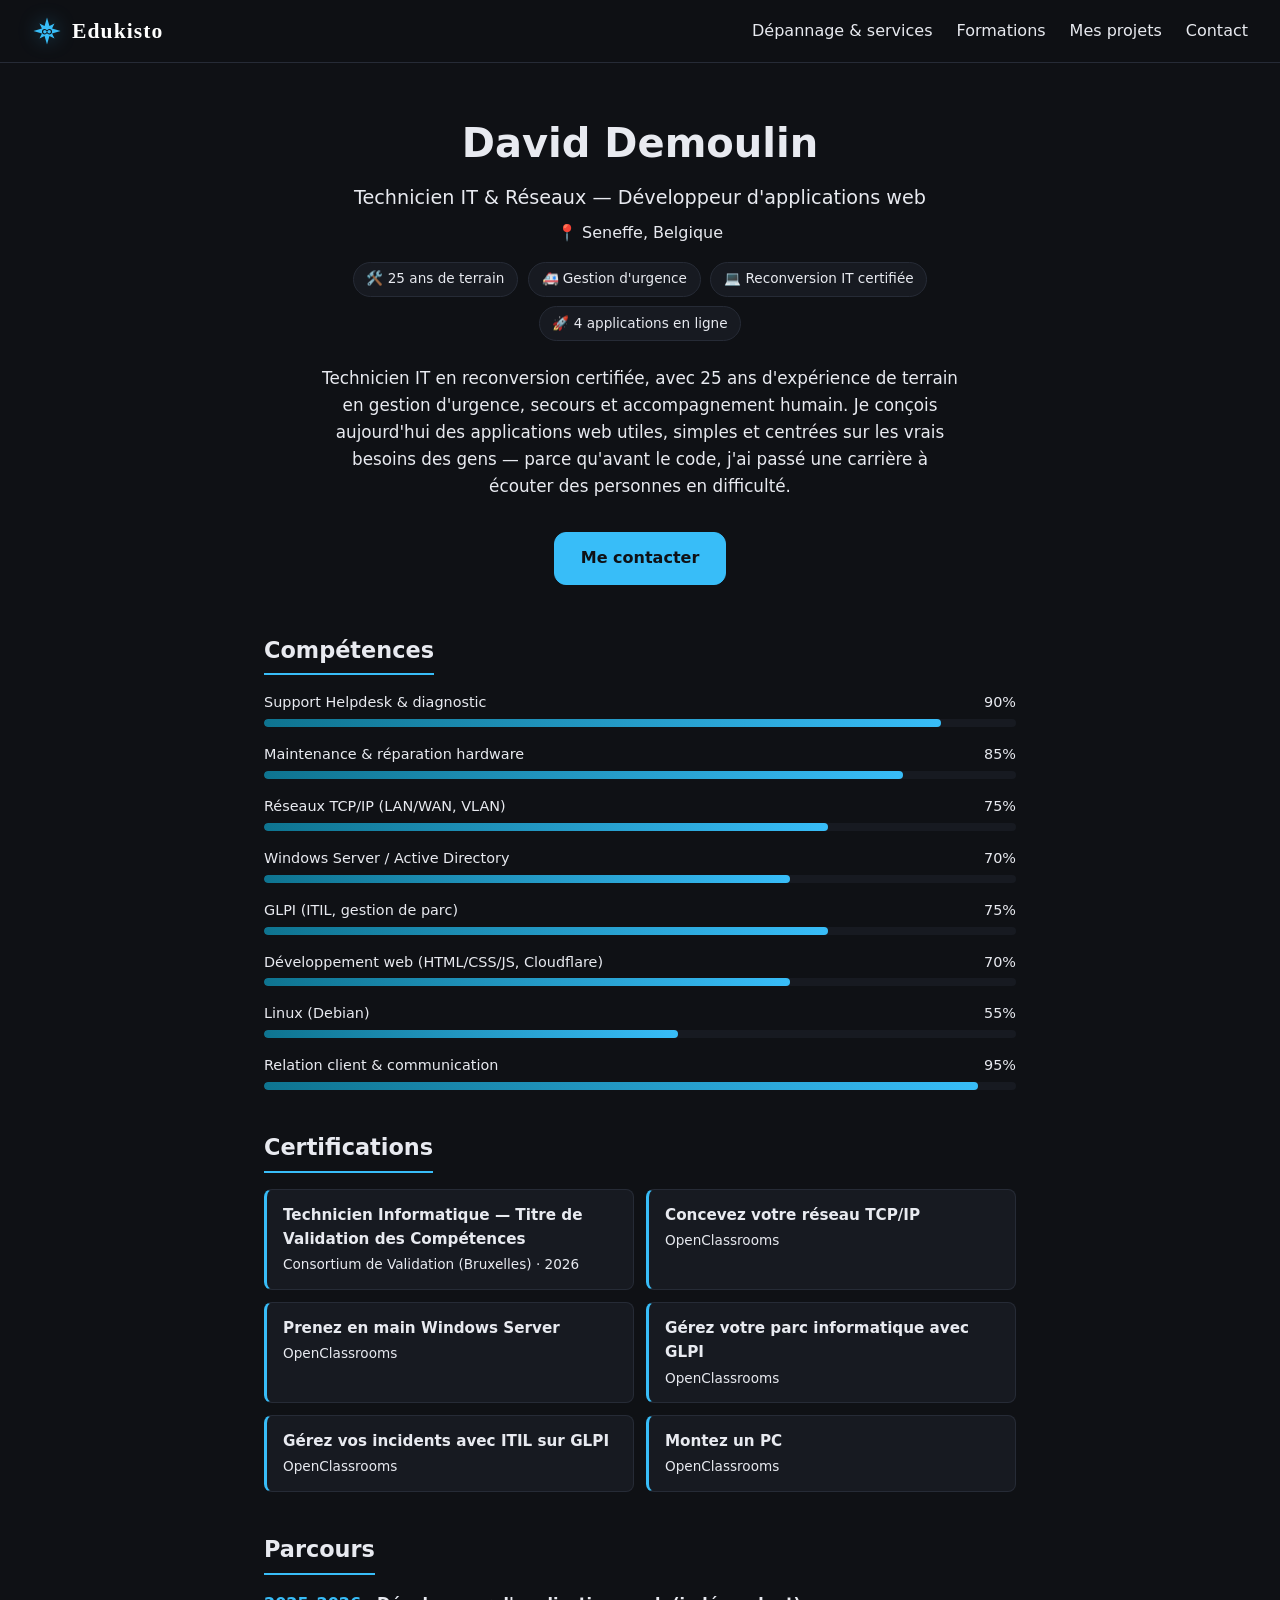
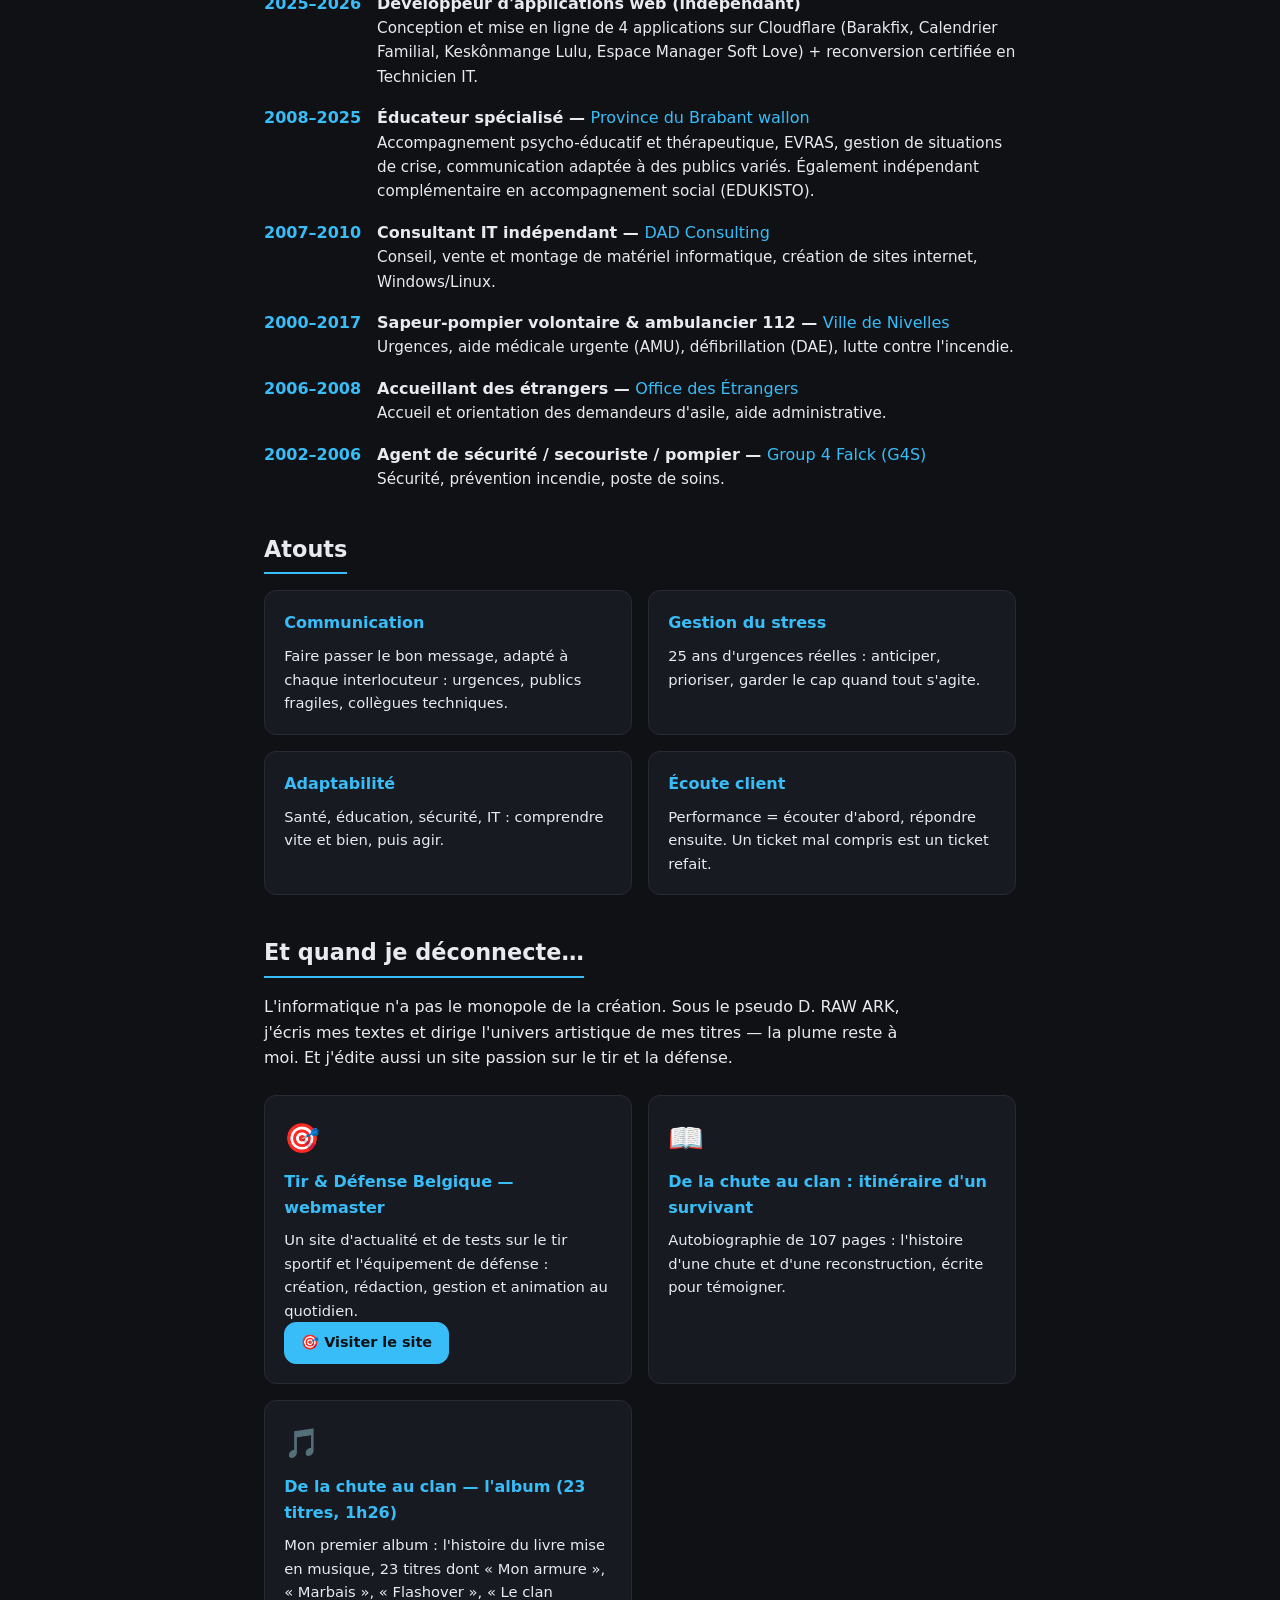
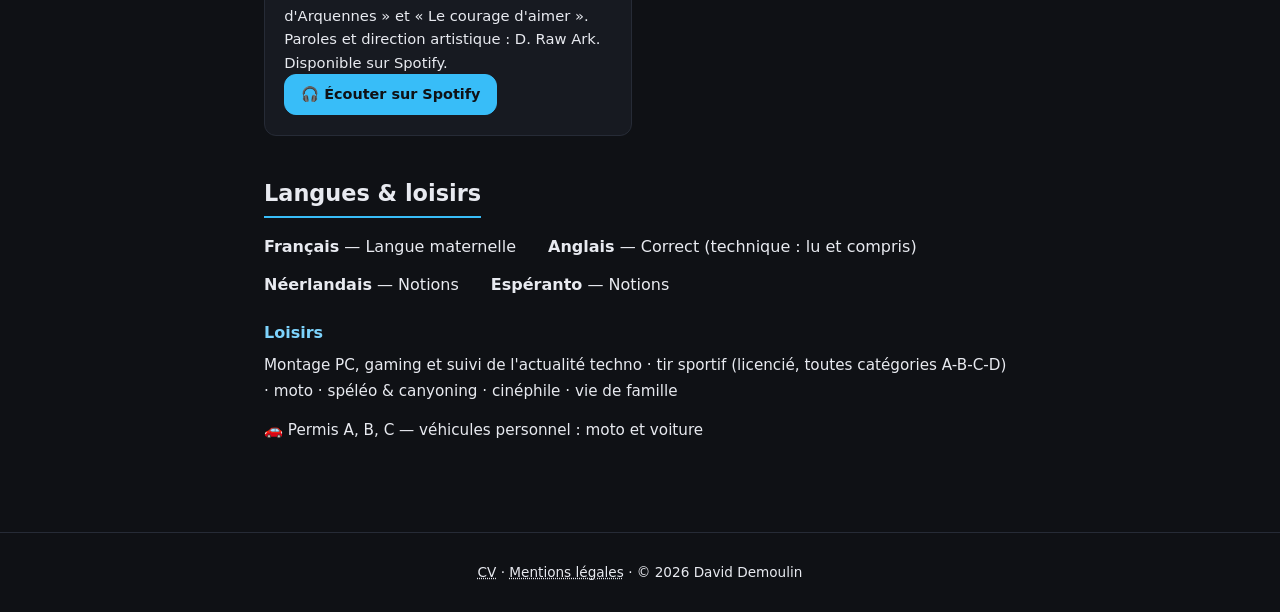
==== about.html @ b1453d83 "Renommage 'Mes projets' (onglet + H1 + titre) + capture d'ecran du site Tir&Defense comme visuel de " ====
<!DOCTYPE html>
<html lang="fr">
<head>
  <meta charset="UTF-8">
  <meta name="viewport" content="width=device-width, initial-scale=1.0">
  <title>À propos · edukisto — David Demoulin</title>
  <meta name="description" content="CV dynamique de David Demoulin : technicien IT, créateur d'applications, auteur et parolier (D. RAW ARK).">
    <meta property="og:title" content="À propos · edukisto — David Demoulin">
  <meta property="og:description" content="25 ans d'accompagnement, une reconversion IT certifiée, un livre et un album : le parcours de David Demoulin.">
  <meta property="og:image" content="https://edukisto.win/og-image.png">
  <meta property="og:url" content="https://edukisto.win/">
  <meta property="og:type" content="website">
  <meta property="og:locale" content="fr_BE">
  <meta name="twitter:card" content="summary_large_image">
  <link rel="icon" type="image/png" sizes="32x32" href="favicon-32.png">
  <link rel="icon" type="image/png" sizes="16x16" href="favicon-16.png">
  <link rel="apple-touch-icon" href="apple-touch-icon.png">
  <link rel="stylesheet" href="css/style.css">
</head>
<body>
  <header>
    <nav class="nav">
      <a href="index.html" class="brand-wrap"><span class="brand-stack"><span class="brand-line"><span class="nav-logo"><svg viewBox="0 0 64 64" fill="none" aria-hidden="true"><path d="M32 3l5.2 18.2 10.8-5.2-5.2 10.8L61 32l-18.2 5.2 5.2 10.8-10.8-5.2L32 61l-5.2-18.2-10.8 5.2 5.2-10.8L3 32l18.2-5.2-5.2-10.8 10.8 5.2z" fill="#38bdf8"/><path d="M32 32c-1.6-2-3-3.1-4.8-3.1a4.7 4.7 0 1 0 0 9.4c1.8 0 3.2-1.1 4.8-3.1 1.6 2 3 3.1 4.8 3.1a4.7 4.7 0 1 0 0-9.4c-1.8 0-3.2 1.1-4.8 3.1z" stroke="#0f1115" stroke-width="2.4"/></svg></span><span class="brand-name">Edukisto</span></span></span></a>
      <div class="nav-links">
        <a href="services.html">Dépannage &amp; services</a>
        <a href="transmets.html">Formations</a>
        <a href="construis.html">Mes projets</a>
        <a href="index.html#contact">Contact</a>
      </div>
    </nav>
  </header>

  <main class="about">
    <section class="cv-header">
      <h1 id="cvName"></h1>
      <p class="role" id="cvRole"></p>
      <p class="cv-loc" id="cvLoc"></p>
      <div class="badges" id="cvBadges"></div>
      <p class="cv-summary" id="cvSummary"></p>
      <div class="cv-actions">
        <a href="#" class="btn primary reveal-mail" data-m="ZGF2aWQuZGVtb3VsaW5AaWttYWlsLmNvbQ==">Me contacter</a>
      </div>
    </section>

    <section class="cv-section">
      <h2>Compétences</h2>
      <div class="skills" id="skillsList"></div>
    </section>

    <section class="cv-section">
      <h2>Certifications</h2>
      <ul class="certs" id="certsList"></ul>
    </section>

    <section class="cv-section">
      <h2>Parcours</h2>
      <ul class="timeline" id="timeline"></ul>
    </section>

    <section class="cv-section">
      <h2>Atouts</h2>
      <div class="soft-grid" id="softList"></div>
    </section>

        <section class="cv-section creative">
      <h2>Et quand je déconnecte…</h2>
      <p class="section-intro" id="creativeIntro"></p>
      <div class="soft-grid" id="creativeList"></div>
    </section>

    <section class="cv-section">
      <h2>Langues & loisirs</h2>
      <ul class="lang-list" id="langList"></ul>
      <div class="hobbies-block">
        <h3>Loisirs</h3>
        <p id="hobbies"></p>
        <p class="permis-line">🚗 Permis A, B, C — véhicules personnel : moto et voiture</p>
      </div>
    </section>
  </main>

  <footer>
    <p><a href="about.html" style="color:inherit;text-decoration:underline dotted">CV</a> · <a href="mentions-legales.html" style="color:inherit;text-decoration:underline dotted">Mentions légales</a> · © <span id="year"></span> David Demoulin</p>
  </footer>

  <script src="js/data.js"></script>
  <script src="js/cv.js"></script>
  <script>
    // Révélation email/téléphone (anti-spam)
    document.querySelectorAll(".reveal-mail, .reveal-phone").forEach((el) => {
      el.addEventListener("click", (e) => {
        e.preventDefault();
        try {
          if (el.dataset.m) {
            const mail = atob(el.dataset.m);
            const subject = el.dataset.subject ? "?subject=" + encodeURIComponent(el.dataset.subject) : "";
            el.href = "mailto:" + mail + subject;
            if (el.querySelector(".way-hint")) el.querySelector(".way-hint").textContent = mail;
          } else if (el.dataset.n) {
            el.textContent = atob(el.dataset.n) + " (David)";
          }
          el.classList.add("revealed");
        } catch (err) {}
      });
    });
  </script>
</body>
</html>
---- css/style.css ----
:root {
  --bg: #0f1115;
  --surface: #171a21;
  --text: #e8eaf0;
  --muted: #e8eaf0;
  --accent: #38bdf8;
  --accent-2: #38bdf8;
  --border: #262b36;
  --radius: 12px;
}

* { box-sizing: border-box; margin: 0; padding: 0; }

body {
  font-family: system-ui, -apple-system, "Segoe UI", Roboto, sans-serif;
  background: var(--bg);
  color: var(--text);
  line-height: 1.6;
}

.hidden { display: none !important; }

.nav {
  display: flex;
  align-items: center;
  justify-content: space-between;
  padding: 1rem 2rem;
  border-bottom: 1px solid var(--border);
  position: sticky;
  top: 0;
  background: rgba(15, 17, 21, 0.9);
  backdrop-filter: blur(8px);
  z-index: 10;
}

.brand { font-weight: 800; font-size: 1.2rem; color: var(--text); text-decoration: none; }
.accent { color: #38bdf8; }

.nav-links { display: flex; gap: 1.5rem; }
.nav-links a { color: var(--muted); text-decoration: none; font-weight: 500; }
.nav-links a:hover { color: var(--text); }

.session-btn {
  background: var(--surface);
  border: 1px solid var(--border);
  color: var(--accent-2);
  padding: 0.4rem 0.9rem;
  border-radius: 999px;
  cursor: default;
  font-weight: 600;
}

.hero { text-align: center; padding: 0; margin: 0 auto; }
.hero h1 { font-size: clamp(2rem, 5vw, 3rem); margin-bottom: 1rem; }
.subtitle { color: var(--muted); font-size: clamp(1.05rem, 1.5vw, 1.3rem); margin-bottom: 2rem; max-width: 56ch; }

.hero-cta { display: flex; gap: 1rem; justify-content: center; flex-wrap: wrap; }

.btn {
  display: inline-block;
  padding: 0.8rem 1.6rem;
  border-radius: var(--radius);
  text-decoration: none;
  font-weight: 600;
  border: 1px solid transparent;
  cursor: pointer;
  font-size: 1rem;
  transition: transform 0.15s ease, background 0.15s ease;
}
.btn:hover { transform: translateY(-2px); }
.btn.primary { background: #38bdf8; color: #0f1115; }
.btn.ghost { background: #38bdf8; border-color: #38bdf8; color: #0f1115; }
.btn.small { padding: 0.5rem 1rem; font-size: 0.9rem; }
.btn:disabled { opacity: 0.6; cursor: not-allowed; transform: none; }

.session-banner {
  margin: 2rem auto 0;
  max-width: 560px;
  background: var(--surface);
  border: 1px solid var(--accent);
  border-radius: var(--radius);
  padding: 1rem 1.4rem;
  display: flex;
  align-items: center;
  justify-content: space-between;
  gap: 1rem;
  flex-wrap: wrap;
}
.link-btn { background: none; border: none; color: var(--accent); cursor: pointer; font-weight: 600; }

.apps, .contact { padding: 3rem 1.5rem; max-width: 1100px; margin: 0 auto; }
.apps h2, .contact h2 { text-align: center; font-size: 2rem; margin-bottom: 0.5rem; }
.section-desc { text-align: center; color: var(--muted); margin-bottom: 2.5rem; }

.grid {
  display: grid;
  grid-template-columns: repeat(auto-fill, minmax(300px, 1fr));
  gap: 1.5rem;
}

.card {
  background: var(--surface);
  border: 1px solid var(--border);
  border-radius: var(--radius);
  padding: 1.5rem;
  display: flex;
  flex-direction: column;
  gap: 0.75rem;
  transition: border-color 0.2s ease, transform 0.2s ease;
}
.card:hover { border-color: var(--accent); transform: translateY(-4px); }
.card-icon { font-size: 2rem; }
.card p { color: var(--muted); font-size: 0.95rem; flex-grow: 1; }

.card-tags { display: flex; gap: 0.5rem; flex-wrap: wrap; }
.tag {
  background: rgba(14, 116, 144, 0.15);
  color: var(--accent-2);
  padding: 0.2rem 0.6rem;
  border-radius: 999px;
  font-size: 0.75rem;
  font-weight: 600;
}

.card-actions { display: flex; gap: 0.75rem; }

body:not(.session-active) .try-btn { opacity: 0.55; }

.contact { text-align: center; }
.contact p { color: var(--muted); margin: 1rem 0; }
.socials { margin-top: 1.5rem; }
.socials a { color: var(--accent); text-decoration: none; font-weight: 600; margin: 0 0.75rem; }

.about { max-width: 800px; margin: 0 auto; padding: 3rem 1.5rem; }
.cv-header { text-align: center; margin-bottom: 3rem; }
.cv-header h1 { font-size: 2.5rem; }
.role { color: var(--muted); font-size: 1.2rem; margin-top: 0.5rem; }

.badges { display: flex; gap: 0.6rem; justify-content: center; flex-wrap: wrap; margin-top: 1rem; }
.badge {
  background: var(--surface);
  border: 1px solid var(--border);
  padding: 0.35rem 0.8rem;
  border-radius: 999px;
  font-size: 0.85rem;
}

.cv-section { margin-bottom: 2.5rem; }
.cv-section h2 {
  font-size: 1.4rem;
  margin-bottom: 1rem;
  border-bottom: 2px solid var(--accent);
  display: inline-block;
  padding-bottom: 0.3rem;
}
.cv-section p { color: var(--muted); }

.skill { margin-bottom: 1rem; }
.skill-head { display: flex; justify-content: space-between; font-size: 0.9rem; margin-bottom: 0.3rem; }
.bar { background: var(--surface); border-radius: 999px; height: 8px; overflow: hidden; }
.bar-fill {
  height: 100%;
  background: linear-gradient(90deg, #0e7490, #38bdf8);
  border-radius: 999px;
}

.timeline { list-style: none; }
.timeline li { display: flex; gap: 1rem; margin-bottom: 1rem; }
.year {
  min-width: 70px;
  color: var(--accent);
  font-weight: 700;
}
.timeline p { color: var(--muted); }

.featured { list-style: none; }
.featured a { color: var(--text); text-decoration: none; border-bottom: 1px dashed var(--accent); }
.featured li { margin-bottom: 0.6rem; }

footer {
  text-align: center;
  padding: 2rem;
  border-top: 1px solid var(--border);
  color: var(--muted);
  font-size: 0.9rem;
}

@media (max-width: 640px) {
  .nav { flex-wrap: wrap; gap: 0.75rem; }
  .nav-links { order: 3; width: 100%; justify-content: center; }
}

.hero-kicker {
  color: var(--accent-2);
  font-weight: 600;
  letter-spacing: 0.05em;
  text-transform: uppercase;
  font-size: 0.85rem;
  margin-bottom: 0.75rem;
}

.cv-loc { color: var(--muted); margin-top: 0.4rem; }
.cv-summary { color: var(--muted); max-width: 640px; margin: 1.5rem auto 0; font-size: 1.05rem; }
.cv-actions { display: flex; gap: 1rem; justify-content: center; flex-wrap: wrap; margin-top: 2rem; }

.certs { list-style: none; display: grid; grid-template-columns: repeat(auto-fill, minmax(300px, 1fr)); gap: 0.75rem; }
.certs li {
  background: var(--surface);
  border: 1px solid var(--border);
  border-left: 3px solid var(--accent);
  border-radius: 8px;
  padding: 0.8rem 1rem;
  display: flex;
  flex-direction: column;
  gap: 0.2rem;
}
.cert-title { font-weight: 600; font-size: 0.95rem; }
.cert-org { color: var(--muted); font-size: 0.85rem; }

.timeline li { align-items: flex-start; }
.tl-body { flex: 1; }
.tl-title { font-weight: 600; }
.tl-org { color: var(--accent-2); font-weight: 500; }
.tl-text { color: var(--muted); font-size: 0.95rem; }

.soft-grid { display: grid; grid-template-columns: repeat(auto-fill, minmax(280px, 1fr)); gap: 1rem; }
.soft-card {
  background: var(--surface);
  border: 1px solid var(--border);
  border-radius: var(--radius);
  padding: 1.2rem;
}
.soft-card h3 { font-size: 1rem; margin-bottom: 0.5rem; color: var(--accent-2); }
.soft-card p { color: var(--muted); font-size: 0.92rem; }
.soft-icon { font-size: 1.8rem; margin-bottom: 0.5rem; }

.section-intro { color: var(--muted); margin-bottom: 1.5rem; max-width: 640px; }
.creative .cv-section > h2 { border-color: #38bdf8; }

.lang-list { list-style: none; display: flex; flex-wrap: wrap; gap: 0.75rem 2rem; }
.lang-list li { color: var(--muted); }
.lang-list strong { color: var(--text); }
.hobbies { margin-top: 1rem; color: var(--muted); }

body:not(.session-active) .try-btn { opacity: 1; }

.card-media {
  position: relative;
  border-radius: var(--radius);
  overflow: hidden;
  aspect-ratio: 16 / 10;
  background: var(--surface);
  cursor: pointer;
  min-height: 120px;
}
.card-media img {
  width: 100%;
  height: 100%;
  object-fit: cover;
  display: block;
}
.media-fallback {
  position: absolute;
  inset: 0;
  display: flex;
  align-items: center;
  justify-content: center;
  font-size: 3rem;
  background: linear-gradient(135deg, var(--surface), #1e222c);
}
.card-media.has-img .media-fallback { display: none; }

.media-overlay {
  position: absolute;
  inset: 0;
  background: rgba(10, 12, 16, 0.88);
  color: var(--text);
  display: flex;
  flex-direction: column;
  justify-content: center;
  gap: 0.75rem;
  padding: 1.25rem;
  opacity: 0;
  transition: opacity 0.25s ease;
}
.media-overlay p { color: #cfd5e0; font-size: 0.9rem; }
.overlay-cta { color: var(--accent-2); font-weight: 700; font-size: 0.9rem; }
.card-media:hover .media-overlay,
.card-media:focus-within .media-overlay { opacity: 1; }

.card-body { display: flex; flex-direction: column; gap: 0.75rem; }

@media (hover: none) {
  .media-overlay { opacity: 0; }
}

/* ===== Signature charte edukisto ===== */
.sig-dash{opacity:.45;letter-spacing:-2px}
.sig-mark{color:inherit;text-decoration:none;letter-spacing:.02em}
.sig-mark:hover{color:#38bdf8}

/* ===== Logo edukisto: sous le nom dans la navbar ===== */
.brand-wrap{ display:inline-flex; flex-direction:column; align-items:flex-start; gap:2px; text-decoration:none; }
.nav-logo{ display:inline-flex; line-height:0; }
.nav-logo svg{ width:28px; height:28px; filter:drop-shadow(0 0 10px rgba(56,189,248,.3)); }

/* ===== Section marque edukisto (mi-page) ===== */
.brand-stage{
  text-align:center;
  padding:3.5rem 1rem 2.5rem;
  max-width:600px;
  margin:0 auto;
  position:relative;
}
.brand-stage svg{ width:clamp(90px, 15vw, 130px); height:auto; filter:drop-shadow(0 0 26px rgba(56,189,248,.28)); }
.brand-word{
  font-size:clamp(1.5rem, 3.5vw, 2rem);
  font-weight:800;
  letter-spacing:.06em;
  color:var(--text);
  margin-top:.9rem;
}
.brand-motto{
  font-size:.95rem;
  color:var(--muted);
  letter-spacing:.18em;
  text-transform:uppercase;
  margin-top:.2rem;
}
.brand-motto::before, .brand-motto::after{
  content:"──";
  opacity:.4;
  margin:0 .8rem;
  letter-spacing:-1px;
}

.brand-home{display:inline-block;text-decoration:none;transition:transform .2s ease}
.brand-home:hover{transform:scale(1.06)}

/* ===== Section cours / formation ===== */
.teaching-section h2 { border-color: #38bdf8; }
.teaching-proof{ color:var(--muted); max-width:640px; margin:0 0 1.5rem; font-size:.95rem; border-left:3px solid var(--accent); padding-left:14px; }
.teaching-grid{ display:grid; grid-template-columns:repeat(auto-fill,minmax(250px,1fr)); gap:1rem; }
.teach-card{ background:var(--surface); border:1px solid var(--border); border-radius:var(--radius); padding:1.2rem; transition: border-color .2s ease; }
.teach-card:hover{ border-color:#38bdf8; }
.teach-icon{ font-size:1.7rem; margin-bottom:.5rem; }
.teach-card h3{ font-size:.98rem; margin-bottom:.5rem; color:#7dd3fc; display:flex; align-items:center; gap:8px; flex-wrap:wrap; }
.teach-card p{ color:var(--muted); font-size:.88rem; }
.spec-tag{ font-size:.68rem; background:rgba(14,116,144,.25); color:#7dd3fc; padding:2px 8px; border-radius:999px; border:1px solid rgba(14,116,144,.5); font-weight:700; letter-spacing:.03em; }
.teaching-practical{ margin-top:1.3rem; color:var(--muted); font-size:.9rem; }
.teaching-cta{ display:flex; gap:1rem; margin-top:1.5rem; flex-wrap:wrap; }
.superprof-btn:hover{ border-color:#38bdf8; color:#7dd3fc; }

/* ===== Carte service (cours) ===== */
.service-card{ border-style:dashed; }
.service-badge{ font-size:.6rem; background:rgba(56,189,248,.15); color:#7dd3fc; padding:2px 8px; border-radius:999px; border:1px solid rgba(56,189,248,.4); text-transform:uppercase; letter-spacing:.08em; font-weight:700; vertical-align:middle; margin-left:6px; }

/* ===== Nouveau hero narratif ===== */
.hero{ text-align:left; padding:0; }
.hero-grid{ display:grid; grid-template-columns:1fr 1fr; gap:1.5rem; align-items:center; max-width:1150px; margin:0 auto; padding:4rem 1.5rem 2.5rem; }
.hero h1{ font-size:clamp(1.7rem, 3.6vw, 3.1rem); line-height:1.22; margin-bottom:1.1rem; color:#38bdf8; }
.hero h1 .accent{ color:#38bdf8; }
.hero-photo{ display:flex; justify-content:center; }
.hero-photo img{
  width:100%; max-width:280px; aspect-ratio:1; object-fit:cover; object-position:center;
  border-radius:50%; border:3px solid rgba(56,189,248,.4);
  box-shadow:0 0 28px rgba(14,116,144,.35);
}
@media (max-width:720px){
  .hero-grid{ grid-template-columns:1fr; }
  .hero{ text-align:left; }
  .hero-photo{ order:2; justify-content:center; }
  .hero-photo img{ width:clamp(140px, 40vw, 180px); }
}
/* ===== Stats ===== */
.stats{ padding:0 1.5rem 3rem; }
.stats-row{ display:flex; justify-content:center; gap:clamp(2rem,5vw,4.5rem); flex-wrap:wrap; max-width:1150px; margin:0 auto; }
.stat{ text-align:center; min-width:170px; }
.stat-num{ display:block; font-size:clamp(2.2rem, 3vw, 3.2rem); font-weight:800; color:#38bdf8; line-height:1.1; }
.stat-label{ font-size:.8rem; color:var(--muted); }
.apps-session-start{ text-align:center; margin:-1rem 0 2rem; }
.apps-session-start .btn{ opacity:.85; }
.permis-line{ margin-top:1rem; color:var(--muted); font-size:.9rem; }

/* ===== Hero journal : photo gauche / texte droite ===== */

.hero-photo{ flex-direction:column; gap:.8rem; align-items:center; text-align:center; }
.hero-caption{ font-size:.9rem; color:var(--text); font-weight:700; line-height:1.35; }
.hero-caption span{ font-weight:400; color:var(--muted); font-size:.8rem; }

/* ===== Section duo (construire / transmettre) ===== */
.duo{ max-width:1150px; margin:0 auto; padding:1rem 1.5rem 3rem; display:grid; grid-template-columns:1fr 1fr; gap:1.5rem; }
.duo-card{ background:var(--surface); border:1px solid var(--border); border-radius:var(--radius); padding:2rem; display:flex; flex-direction:column; gap:1rem; align-items:flex-start; }
.duo-card:hover{ border-color:#38bdf8; }
.duo-icon{ font-size:2rem; }
.duo-card h2{ font-size:1.25rem; }
.duo-card p{ color:var(--muted); font-size:.95rem; flex-grow:1; }
@media (max-width:800px){ .duo{ grid-template-columns:1fr; } }

/* ===== Pages dédiées (construis/transmets) ===== */
.page-head{ padding-top:2.5rem; }
.page-title{ text-align:center; font-size:clamp(1.9rem, 4vw, 2.8rem); margin-bottom:.6rem; }
.nav-links a.active{ color:var(--text); border-bottom:2px solid #38bdf8; padding-bottom:2px; }
.teaching-detail{ max-width:900px; margin:2.5rem auto 0; padding:0 1.5rem; }

/* ===== Bloc loisirs ===== */
.hobbies-block{ margin-top:1.4rem; }
.hobbies-block h3{ font-size:1rem; color:#7dd3fc; margin-bottom:.5rem; }
.hobbies-block p{ color:var(--text); font-size:.95rem; line-height:1.7; }
.permis-line{ margin-top:.8rem; color:var(--muted); font-size:.88rem; }

/* ===== Hero vente ===== */
.hero-quote{ border-left:3px solid var(--accent); padding:.6rem 1.2rem; margin:1.4rem 0; color:var(--muted); font-size:.95rem; line-height:1.6; }
.hero-quote span{ display:block; margin-top:.3rem; font-size:.8rem; opacity:.8; }

/* ===== Services ===== */
.services-detail{ margin-top:1rem; }
.services-zone{ margin-top:2rem; background:var(--surface); border:1px solid var(--border); border-radius:var(--radius); padding:1.5rem; }
.services-zone h3{ color:#7dd3fc; font-size:1.05rem; margin-bottom:.8rem; }
.services-zone p{ color:var(--text); font-size:.92rem; margin-bottom:.4rem; }


/* ===== Design Jonathan ===== */
.hero-badges{ display:flex; gap:.6rem; margin-bottom:1.2rem; }
.badge-cta{
  display:inline-block; font-size:.75rem; font-weight:700; letter-spacing:.03em;
  color:#7dd3fc; background:rgba(14,116,144,.2);
  border:1px solid rgba(56,189,248,.45); border-radius:999px;
  padding:4px 12px;
}
.hero-quote{ border:none; padding:0; margin:1.8rem 0 2.2rem; color:var(--muted); font-size:1rem; line-height:1.7; font-style:italic; }
.hero-quote footer{ font-style:normal; font-size:.85rem; margin-top:.4rem; opacity:.85; }
.hero-cta{ justify-content:flex-start; }

/* Bouton principal: blanc sur bleu pétrole — lisible */
.btn.primary{
  background:#38bdf8; color:#0f1115; border-color:#38bdf8; font-weight:700;
}
.btn.primary:hover{ background:#7dd3fc; border-color:#7dd3fc; }

/* Footer épuré */
footer{ padding:1.8rem 1.5rem; border-top:1px solid var(--border); margin-top:0; }
footer p{ font-size:.85rem; }

/* Révélation numéro */
.reveal-phone{ cursor:pointer; }
.reveal-phone.revealed{ pointer-events:none; }


/* Header marque unique */
.brand .accent{ font-weight:400; font-size:.72em; opacity:.75; letter-spacing:0; }
@media (max-width:820px){
  .brand .accent{ display:none; }  /* mobile: juste "Edukisto" */
  .brand-wrap{ flex-direction:row; align-items:center; gap:8px; }
}

/* ===== Header: Edukisto + by David Demoulin (2 styles, décalé) ===== */
.brand-stack{ display:flex; flex-direction:column; line-height:1.05; }
.brand-name{
  font-size:1.25rem; font-weight:800; letter-spacing:.04em;
  font-family:Georgia, "Times New Roman", serif;  /* serif = contraste avec le sans-serif du menu */
}
.brand-by{
  font-size:.66rem; font-weight:400; letter-spacing:.09em;
  color:var(--muted); font-style:italic;
  margin-left:.55rem;  /* le petit décalage vers la droite */
}
@media (max-width:820px){
  .brand-by{ font-size:.58rem; margin-left:.4rem; }
}

/* ===== Contact: 2 boutons explicites ===== */
.contact-ways{ display:flex; gap:1rem; justify-content:center; flex-wrap:wrap; margin:1.2rem 0; }
.contact-way{ display:flex; flex-direction:column; gap:.15rem; align-items:center; padding:.7rem 1.4rem !important; min-width:220px; }
.way-label{ font-weight:700; }
.way-hint{ font-size:.72rem; opacity:.65; font-weight:400; }
.reveal-phone .way-hint{ font-style:italic; }

/* ===== Header: icône + Edukisto blanc, même ligne ===== */
.brand-line{ display:flex; align-items:center; gap:10px; }
.brand-line .nav-logo svg{ width:30px; height:30px; display:block; }
.brand-name{
  font-family:Georgia, "Times New Roman", serif;
  font-size:1.35rem; font-weight:800; letter-spacing:.05em;
  color:#ffffff;  /* blanc pur */
}
@media (max-width:820px){
  .brand-line .nav-logo svg{ width:24px; height:24px; }
  .brand-name{ font-size:1.1rem; }
}

.btn.ghost:hover{ background:#7dd3fc; border-color:#7dd3fc; color:#0f1115; }

/* ===== Page mentions légales ===== */
.legal-page{ max-width:800px; margin:0 auto; padding:2.5rem 1.5rem 3rem; }
.legal-page h1{ font-size:1.8rem; margin-bottom:1.5rem; color:#38bdf8; }
.legal-block{ margin-bottom:1.8rem; }
.legal-block h2{ font-size:1.05rem; margin-bottom:.6rem; }
.legal-block p{ font-size:.92rem; line-height:1.8; }
.placeholder{ color:#7dd3fc; font-style:italic; }

/* ===== Tarifs ===== */
.tarifs-block{ margin-top:2rem; background:var(--surface); border:1px solid var(--border); border-radius:var(--radius); padding:1.5rem; }
.tarifs-block h3{ color:#7dd3fc; font-size:1.1rem; margin-bottom:1rem; }
.tarifs-table{ width:100%; border-collapse:collapse; }
.tarifs-table td{ padding:.55rem 0; font-size:.95rem; border-bottom:1px solid var(--border); }
.tarifs-table .prix{ text-align:right; font-weight:700; color:#38bdf8; }
.tarifs-table .was{ font-size:.8rem; opacity:.5; text-decoration:line-through; margin-left:.4rem; font-weight:400; }
.tarifs-note{ font-size:.8rem; opacity:.7; margin-top:1rem; }
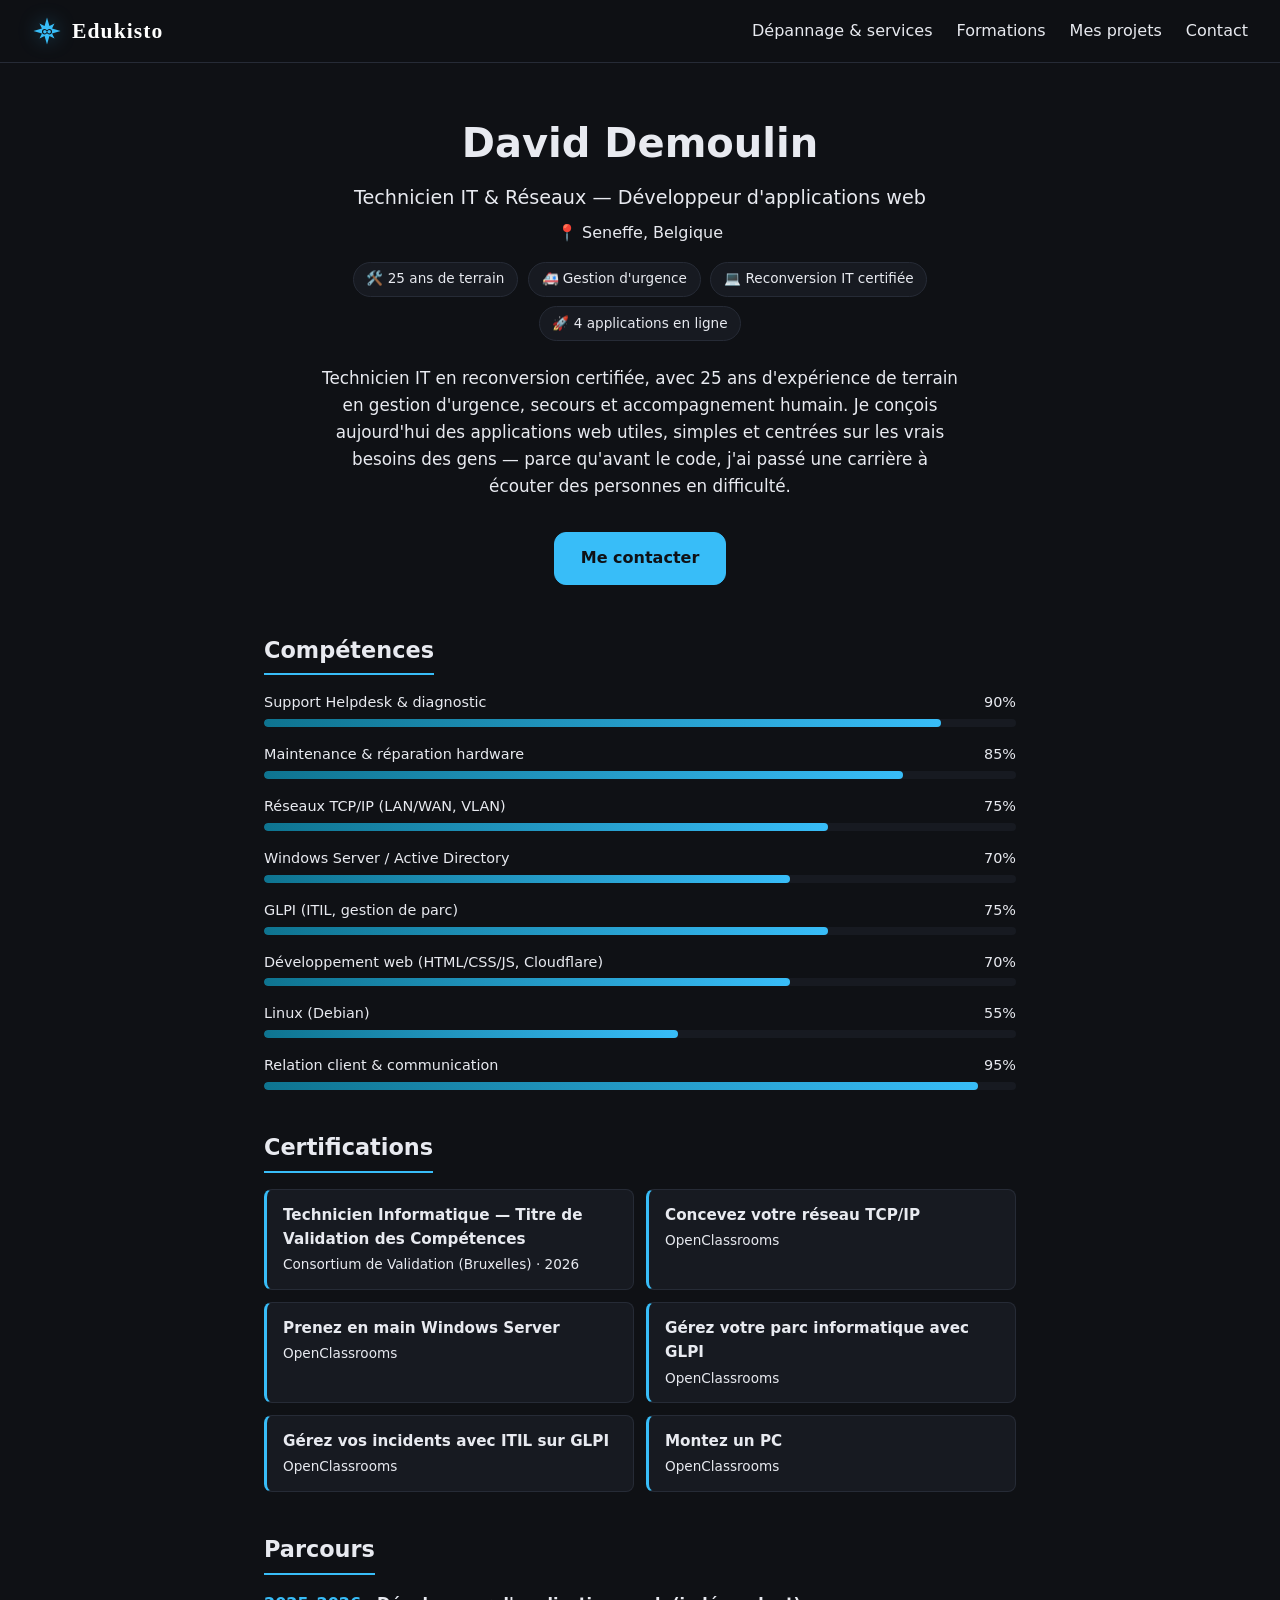
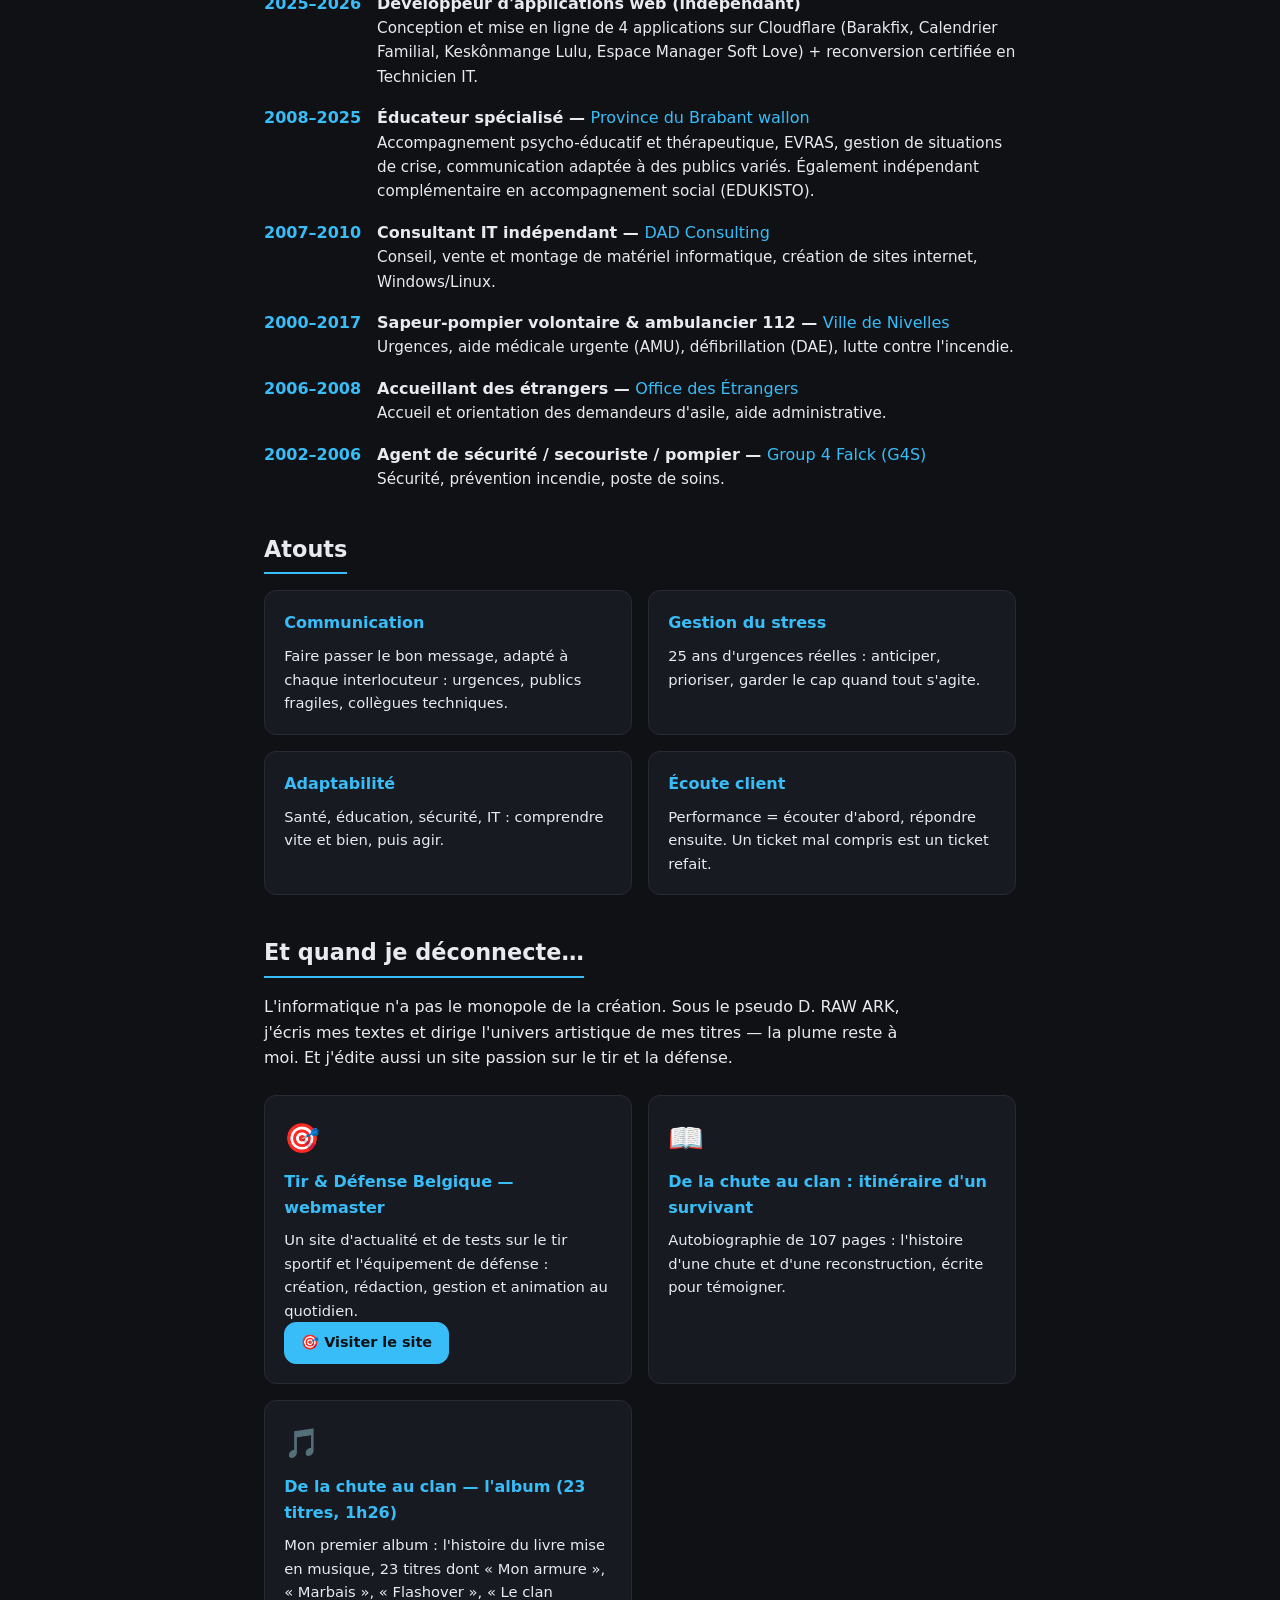
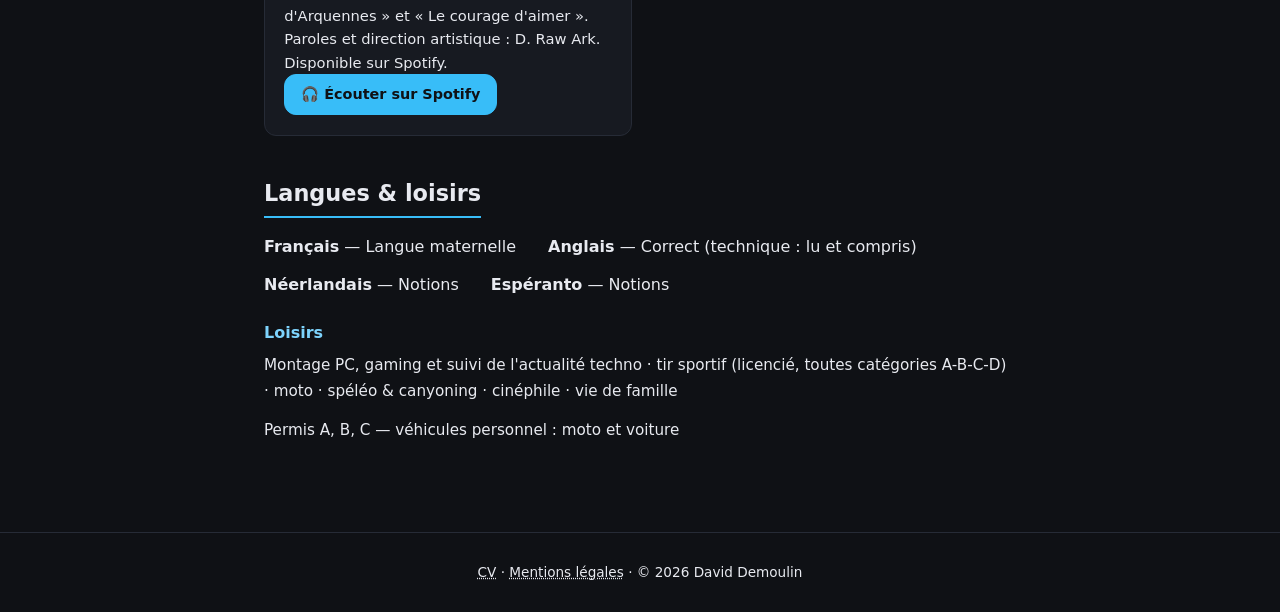
==== commit 095cbeec: "Derniers emojis retires (📍 formations, 🚗 permis CV) — site 100% emoji-free" ====
--- a/about.html
+++ b/about.html
@@ -74,7 +74,7 @@
       <div class="hobbies-block">
         <h3>Loisirs</h3>
         <p id="hobbies"></p>
-        <p class="permis-line">🚗 Permis A, B, C — véhicules personnel : moto et voiture</p>
+        <p class="permis-line">Permis A, B, C — véhicules personnel : moto et voiture</p>
       </div>
     </section>
   </main>
--- a/css/style.css
+++ b/css/style.css
@@ -507,3 +507,15 @@
 .tarifs-table .prix{ text-align:right; font-weight:700; color:#38bdf8; }
 .tarifs-table .was{ font-size:.8rem; opacity:.5; text-decoration:line-through; margin-left:.4rem; font-weight:400; }
 .tarifs-note{ font-size:.8rem; opacity:.7; margin-top:1rem; }
+
+/* ===== Flat icons ===== */
+.flat-icon{ color:#38bdf8; }
+
+/* ===== Liste zone & modalités ===== */
+.zone-list{ list-style:none; padding:0; }
+.zone-list li{ position:relative; padding-left:1.6rem; margin-bottom:.6rem; font-size:.92rem; }
+.zone-list li::before{
+  content:""; position:absolute; left:0; top:.55em;
+  width:7px; height:7px; border-radius:50%;
+  background:#38bdf8;
+}
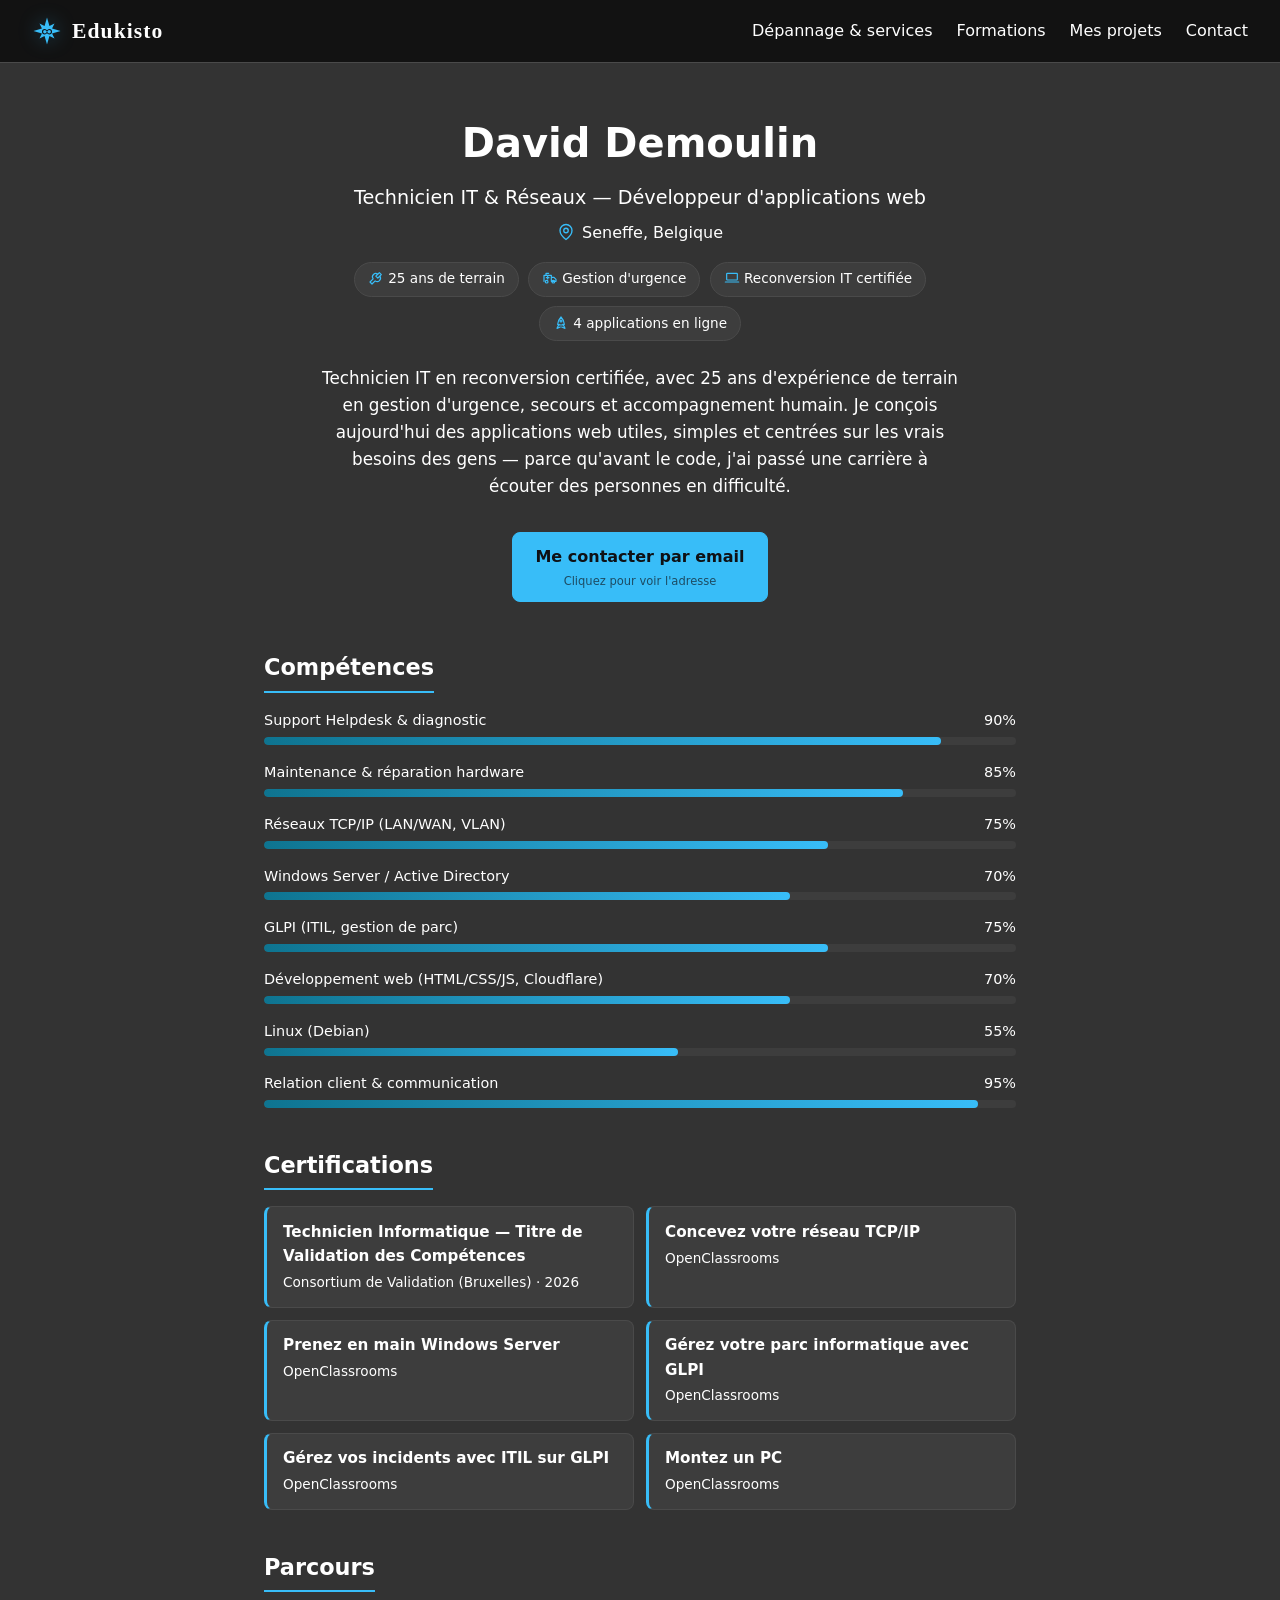
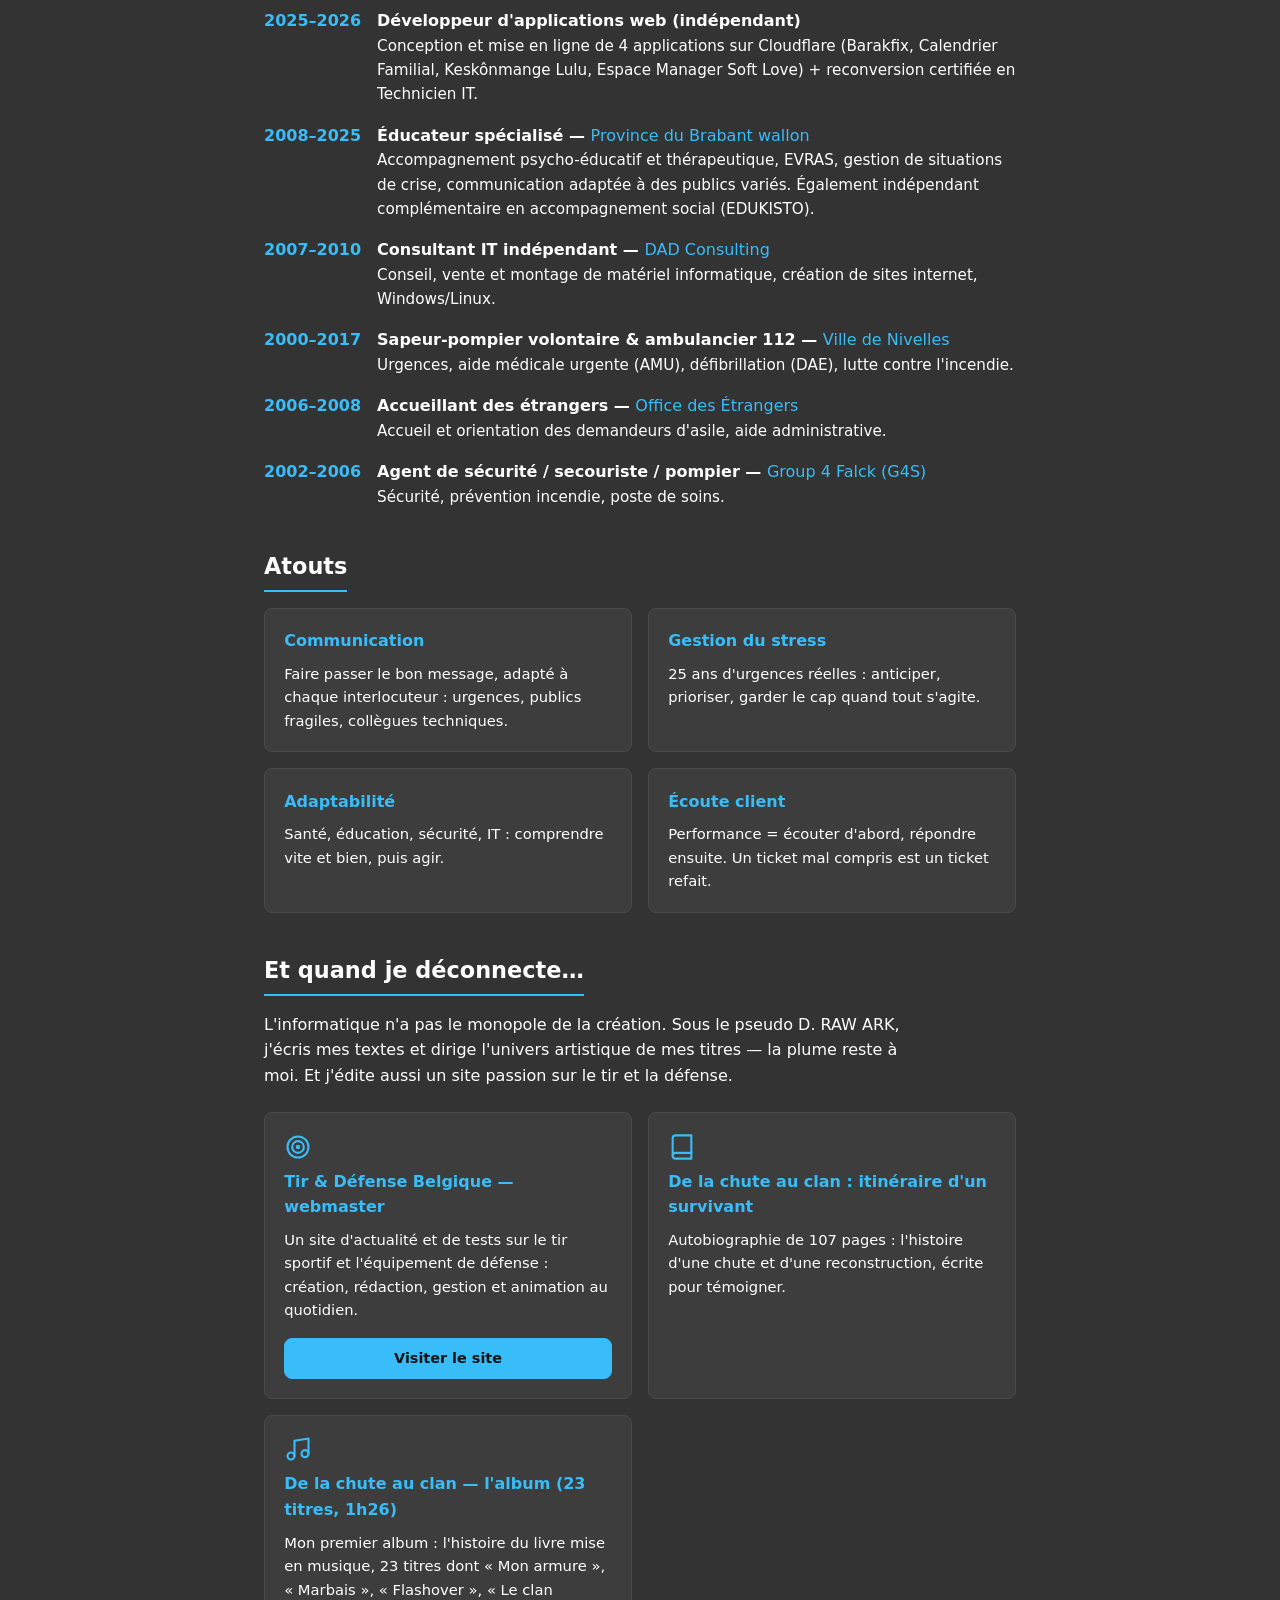
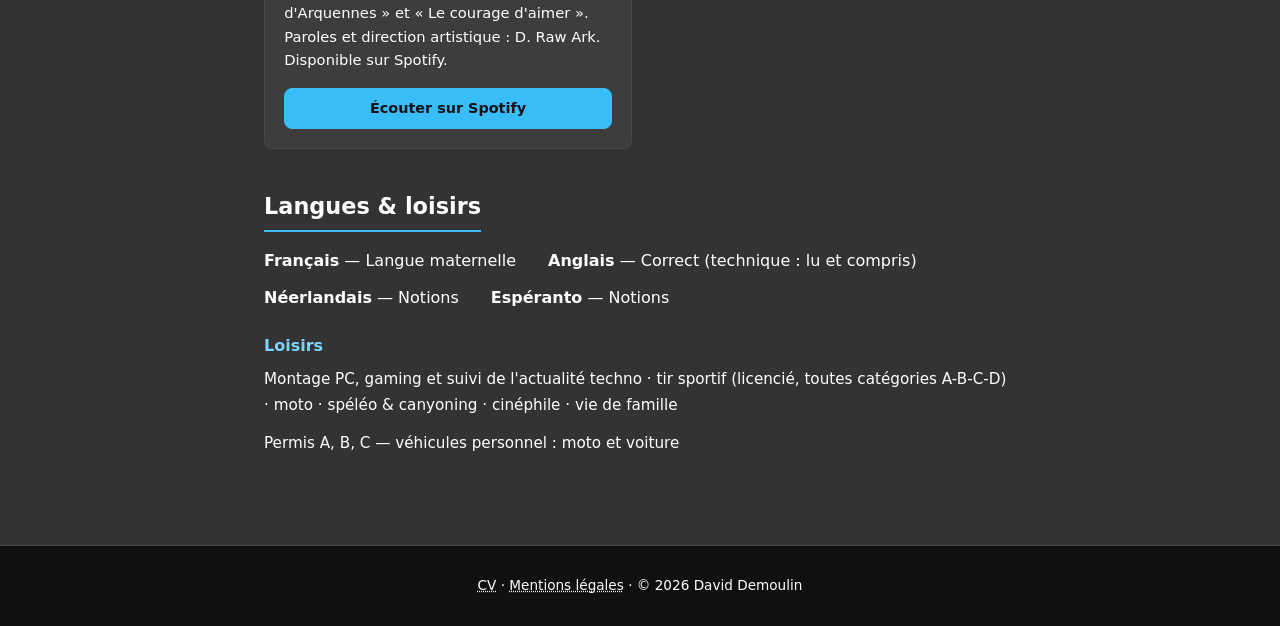
==== commit fc01ebf2: "About: remplace tous les emojis par des flat icons SVG bleues et homogeneise les boutons - js/data.j" ====
--- a/about.html
+++ b/about.html
@@ -38,7 +38,10 @@
       <div class="badges" id="cvBadges"></div>
       <p class="cv-summary" id="cvSummary"></p>
       <div class="cv-actions">
-        <a href="#" class="btn primary reveal-mail" data-m="ZGF2aWQuZGVtb3VsaW5AaWttYWlsLmNvbQ==">Me contacter</a>
+        <a href="#" class="btn primary contact-way reveal-mail" data-m="ZGF2aWQuZGVtb3VsaW5AaWttYWlsLmNvbQ==" data-subject="Contact depuis le CV">
+          <span class="way-label">Me contacter par email</span>
+          <span class="way-hint">Cliquez pour voir l'adresse</span>
+        </a>
       </div>
     </section>
 
--- a/css/style.css
+++ b/css/style.css
@@ -1,12 +1,12 @@
 :root {
-  --bg: #0f1115;
-  --surface: #171a21;
-  --text: #e8eaf0;
-  --muted: #e8eaf0;
+  --bg: #333333;
+  --surface: #3d3d3d;
+  --text: #ffffff;
+  --muted: #ffffff;
   --accent: #38bdf8;
   --accent-2: #38bdf8;
-  --border: #262b36;
-  --radius: 12px;
+  --border: #4a4a4a;
+  --radius: 8px;
 }
 
 * { box-sizing: border-box; margin: 0; padding: 0; }
@@ -19,6 +19,14 @@
 }
 
 .hidden { display: none !important; }
+
+header {
+  position: sticky;
+  top: 0;
+  background: rgba(16, 16, 16, 0.92);
+  backdrop-filter: blur(8px);
+  z-index: 100;
+}
 
 .nav {
   display: flex;
@@ -26,11 +34,6 @@
   justify-content: space-between;
   padding: 1rem 2rem;
   border-bottom: 1px solid var(--border);
-  position: sticky;
-  top: 0;
-  background: rgba(15, 17, 21, 0.9);
-  backdrop-filter: blur(8px);
-  z-index: 10;
 }
 
 .brand { font-weight: 800; font-size: 1.2rem; color: var(--text); text-decoration: none; }
@@ -45,7 +48,7 @@
   border: 1px solid var(--border);
   color: var(--accent-2);
   padding: 0.4rem 0.9rem;
-  border-radius: 999px;
+  border-radius: 8px;
   cursor: default;
   font-weight: 600;
 }
@@ -111,6 +114,8 @@
 .card:hover { border-color: var(--accent); transform: translateY(-4px); }
 .card-icon { font-size: 2rem; }
 .card p { color: var(--muted); font-size: 0.95rem; flex-grow: 1; }
+.card-body { display:flex; flex-direction:column; gap:.75rem; flex-grow:1; }
+.card-body .try-btn, .card-body .btn { margin-top:auto; width:100%; justify-content:center; text-align:center; }
 
 .card-tags { display: flex; gap: 0.5rem; flex-wrap: wrap; }
 .tag {
@@ -200,6 +205,11 @@
 }
 
 .cv-loc { color: var(--muted); margin-top: 0.4rem; }
+.cv-loc svg { vertical-align: -3px; margin-right: 2px; }
+.badge svg { vertical-align: -3px; }
+.soft-icon svg, .teach-icon svg { display: block; margin-bottom: 0.5rem; }
+.soft-icon svg { width: 28px; height: 28px; }
+.btn.small.full { display: flex; width: 100%; justify-content: center; margin-top: 1rem; }
 .cv-summary { color: var(--muted); max-width: 640px; margin: 1.5rem auto 0; font-size: 1.05rem; }
 .cv-actions { display: flex; gap: 1rem; justify-content: center; flex-wrap: wrap; margin-top: 2rem; }
 
@@ -439,7 +449,7 @@
 .btn.primary:hover{ background:#7dd3fc; border-color:#7dd3fc; }
 
 /* Footer épuré */
-footer{ padding:1.8rem 1.5rem; border-top:1px solid var(--border); margin-top:0; }
+footer{ padding:1.8rem 1.5rem; border-top:1px solid var(--border); margin-top:0; background:#101010; }
 footer p{ font-size:.85rem; }
 
 /* Révélation numéro */
@@ -482,7 +492,7 @@
 .brand-name{
   font-family:Georgia, "Times New Roman", serif;
   font-size:1.35rem; font-weight:800; letter-spacing:.05em;
-  color:#ffffff;  /* blanc pur */
+  color:#ffffff;
 }
 @media (max-width:820px){
   .brand-line .nav-logo svg{ width:24px; height:24px; }
@@ -519,3 +529,8 @@
   width:7px; height:7px; border-radius:50%;
   background:#38bdf8;
 }
+
+/* ===== Thumbnails: noir et blanc, couleur au survol ===== */
+.card-media img{
+  filter: grayscale(1) contrast(1.05);
+}
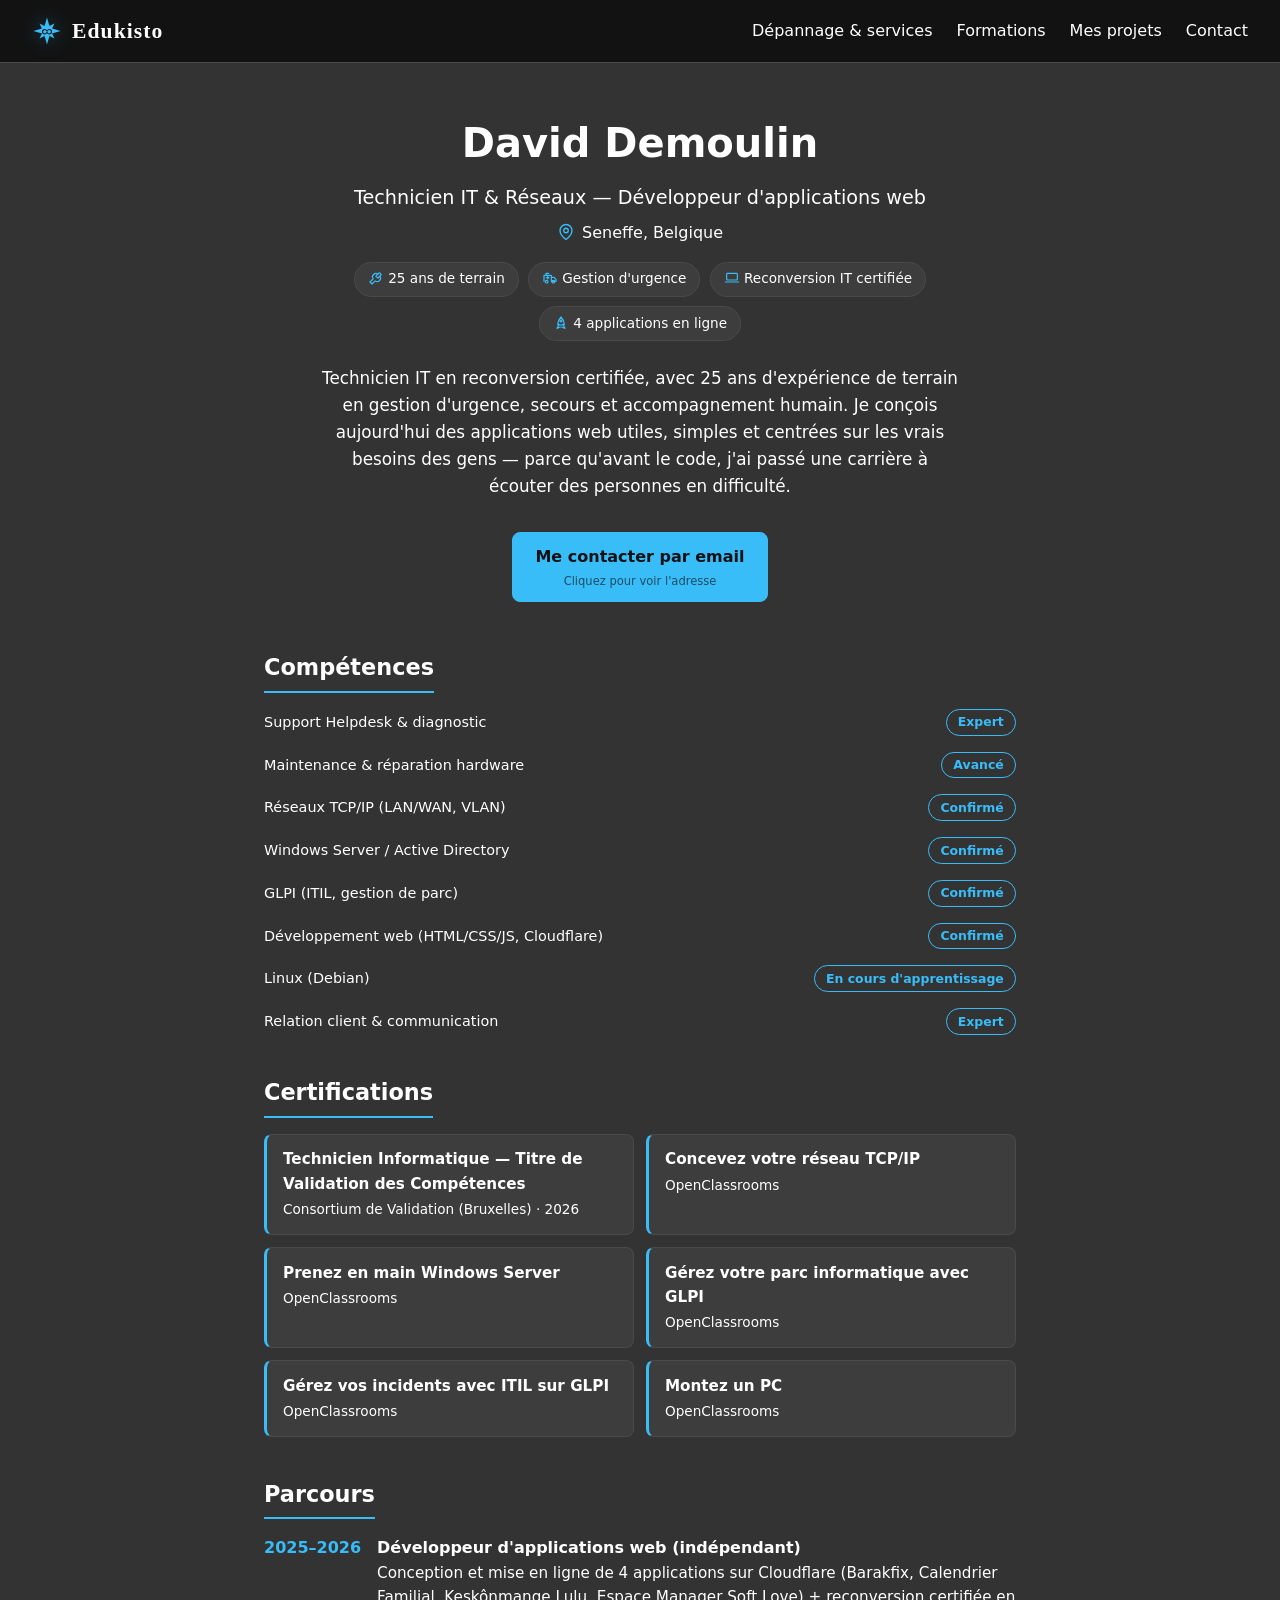
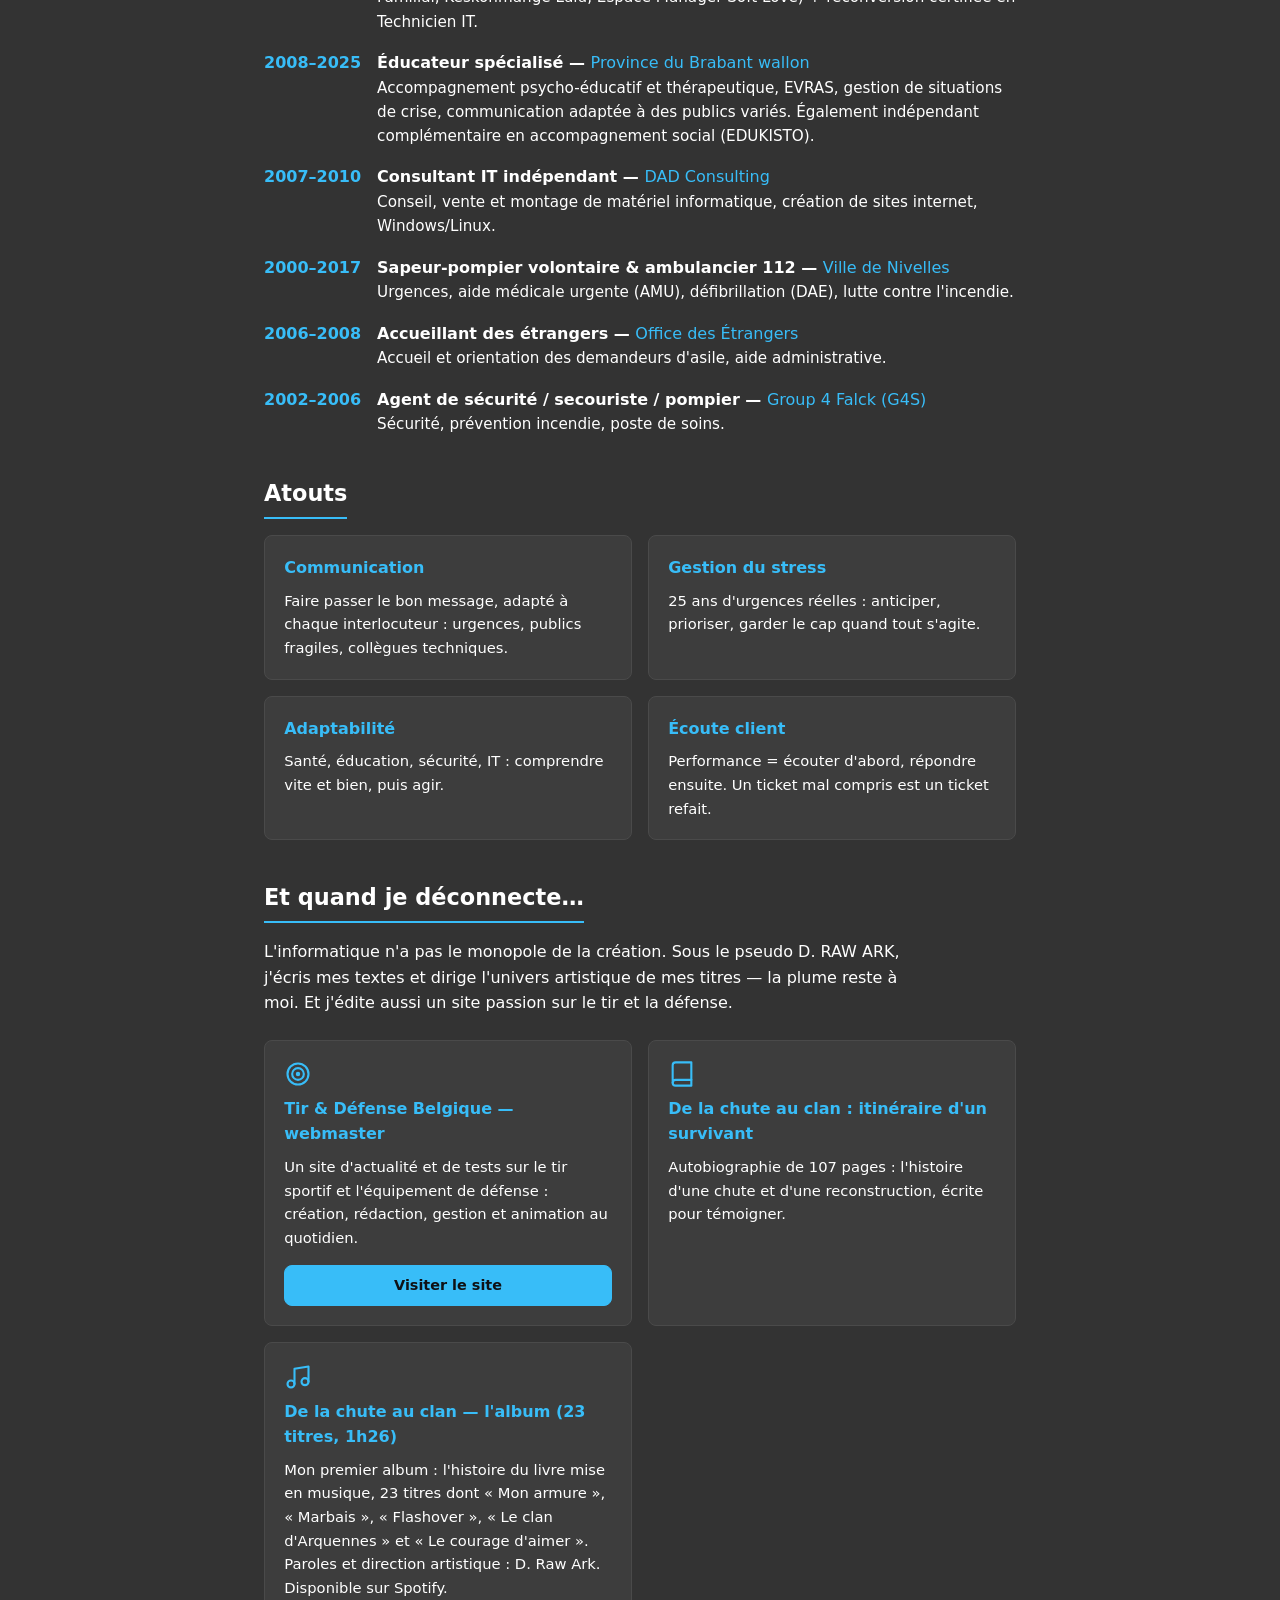
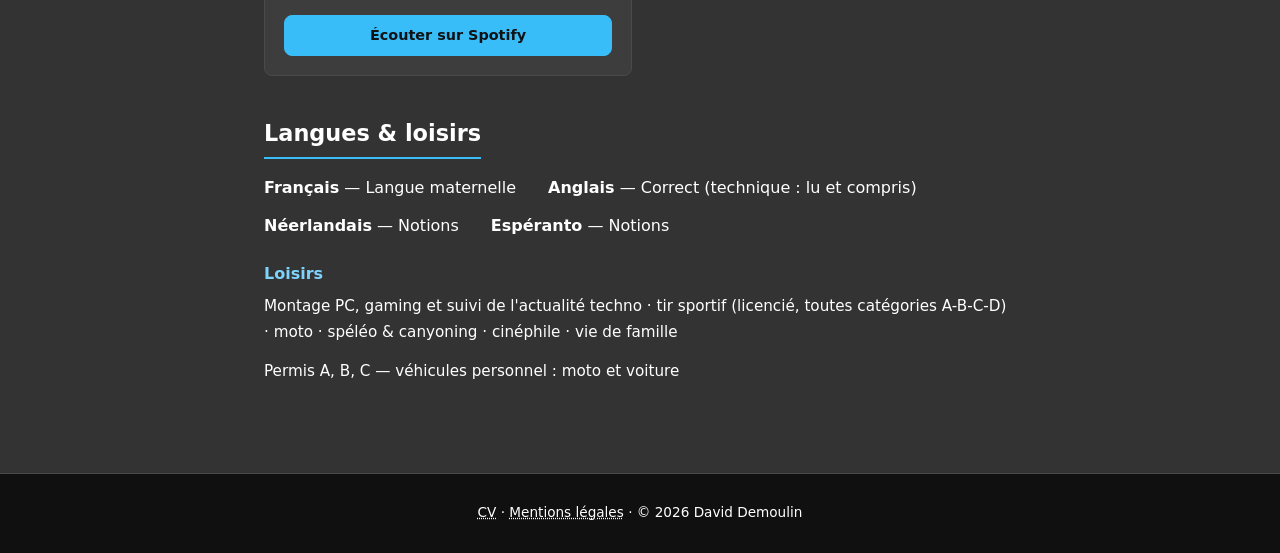
==== commit 1bd40e03: "Fix boutons contact: mailto/tel fonctionnels au 2e clic, script manquant sur services - preventDefau" ====
--- a/about.html
+++ b/about.html
@@ -92,15 +92,20 @@
     // Révélation email/téléphone (anti-spam)
     document.querySelectorAll(".reveal-mail, .reveal-phone").forEach((el) => {
       el.addEventListener("click", (e) => {
+        if (el.classList.contains("revealed")) return;
         e.preventDefault();
         try {
           if (el.dataset.m) {
             const mail = atob(el.dataset.m);
             const subject = el.dataset.subject ? "?subject=" + encodeURIComponent(el.dataset.subject) : "";
             el.href = "mailto:" + mail + subject;
-            if (el.querySelector(".way-hint")) el.querySelector(".way-hint").textContent = mail;
+            const hint = el.querySelector(".way-hint");
+            if (hint) hint.textContent = mail;
           } else if (el.dataset.n) {
-            el.textContent = atob(el.dataset.n) + " (David)";
+            const num = atob(el.dataset.n);
+            const hint = el.querySelector(".way-hint");
+            if (hint) hint.textContent = num + " (David)";
+            el.removeAttribute("href");
           }
           el.classList.add("revealed");
         } catch (err) {}
--- a/css/style.css
+++ b/css/style.css
@@ -161,12 +161,15 @@
 .cv-section p { color: var(--muted); }
 
 .skill { margin-bottom: 1rem; }
-.skill-head { display: flex; justify-content: space-between; font-size: 0.9rem; margin-bottom: 0.3rem; }
-.bar { background: var(--surface); border-radius: 999px; height: 8px; overflow: hidden; }
-.bar-fill {
-  height: 100%;
-  background: linear-gradient(90deg, #0e7490, #38bdf8);
+.skill-head { display: flex; justify-content: space-between; align-items: center; gap: 1rem; font-size: 0.9rem; margin-bottom: 0.3rem; }
+.skill-level {
+  color: #38bdf8;
+  border: 1px solid #38bdf8;
   border-radius: 999px;
+  padding: 0.15rem 0.7rem;
+  font-size: 0.78rem;
+  font-weight: 600;
+  white-space: nowrap;
 }
 
 .timeline { list-style: none; }
@@ -519,7 +522,9 @@
 .tarifs-note{ font-size:.8rem; opacity:.7; margin-top:1rem; }
 
 /* ===== Flat icons ===== */
-.flat-icon{ color:#38bdf8; }
+.flat-icon{ color:#38bdf8; vertical-align:-3px; }
+.btn .flat-icon{ margin-left:.2rem; }
+.overlay-cta .flat-icon{ width:14px; height:14px; }
 
 /* ===== Liste zone & modalités ===== */
 .zone-list{ list-style:none; padding:0; }
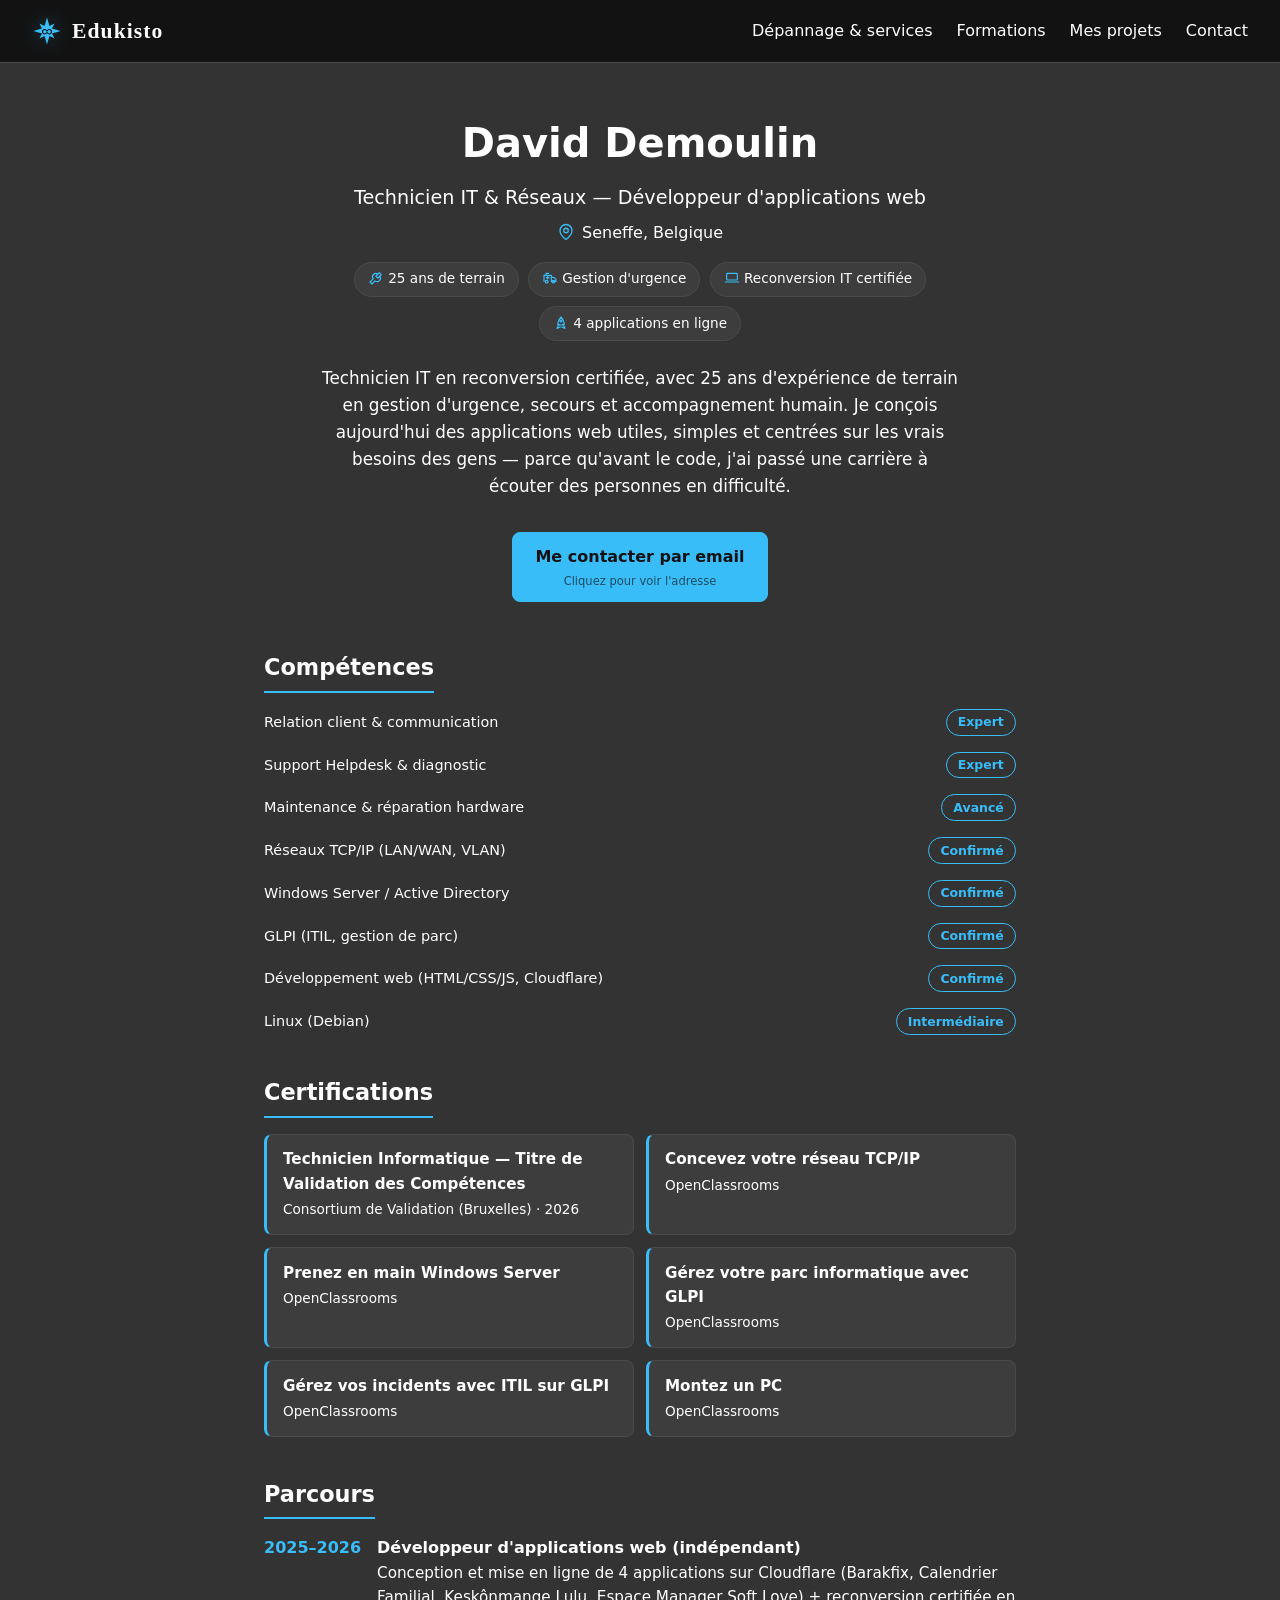
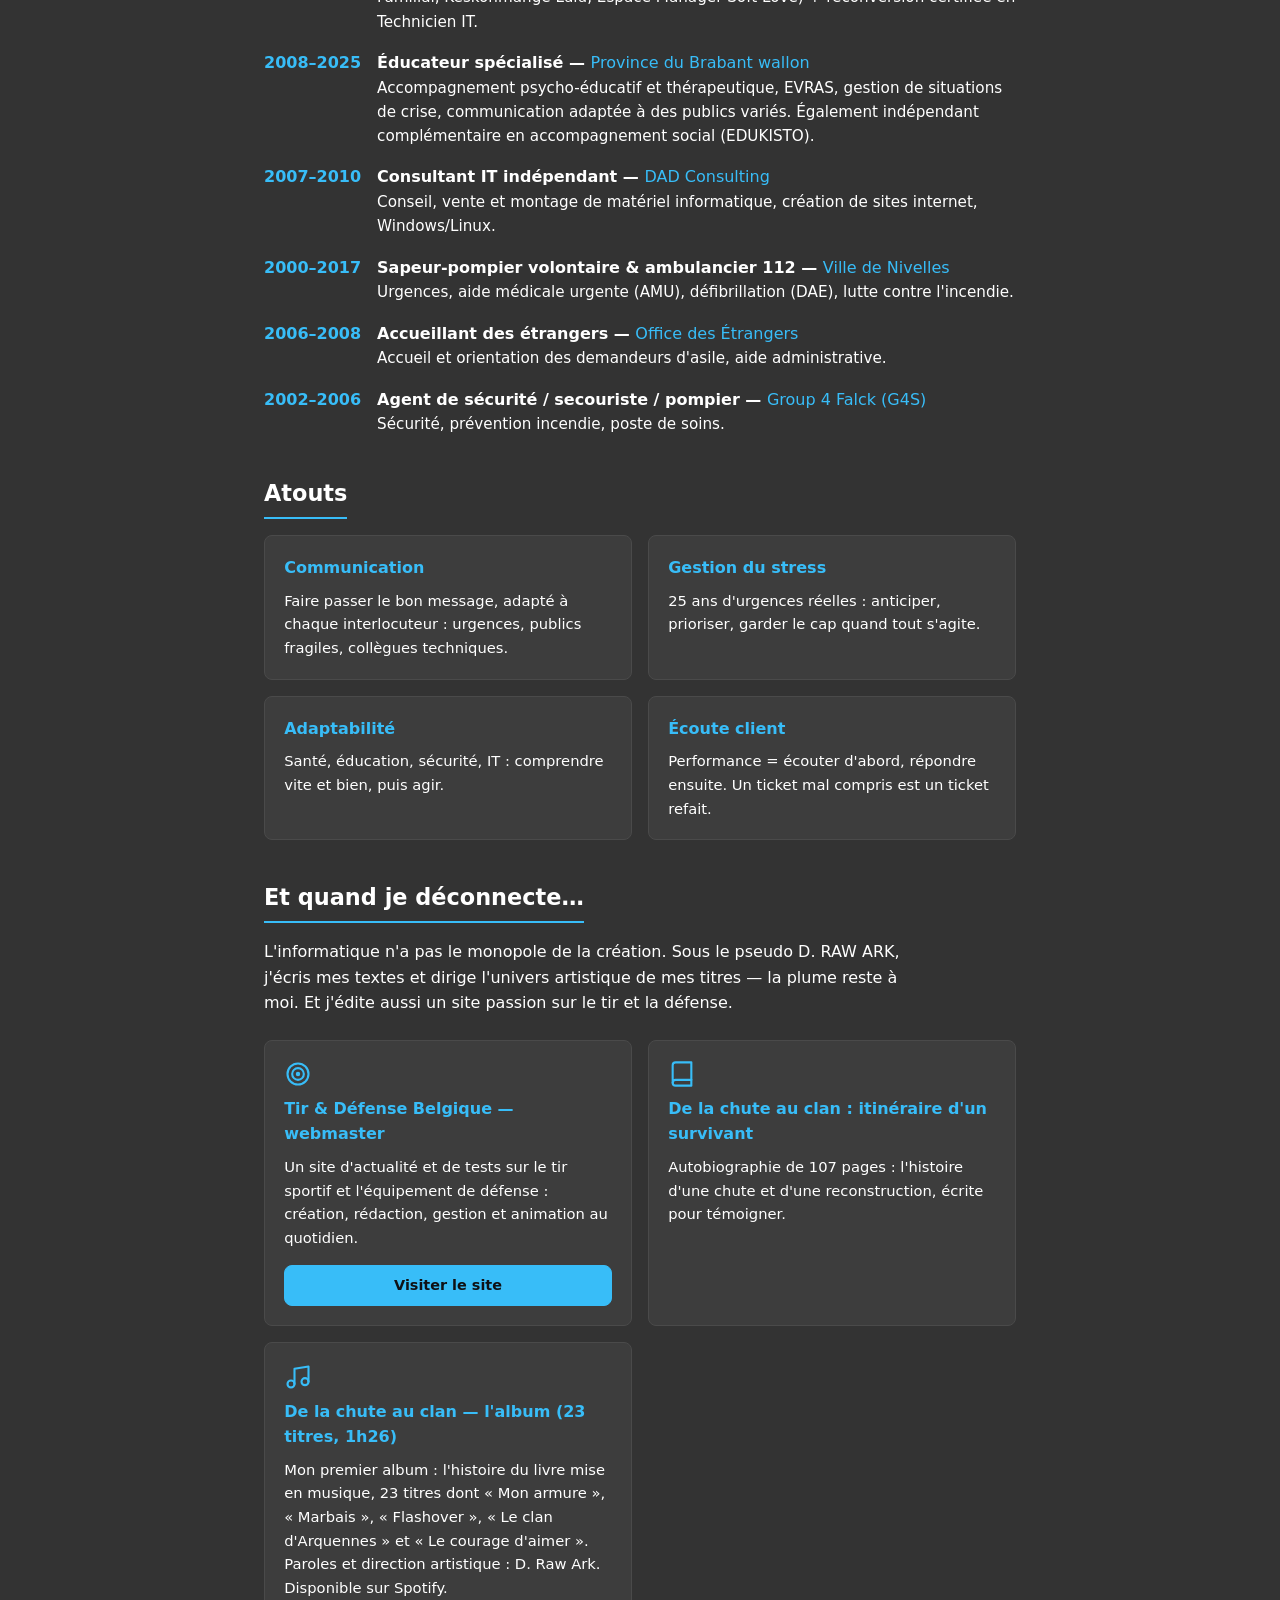
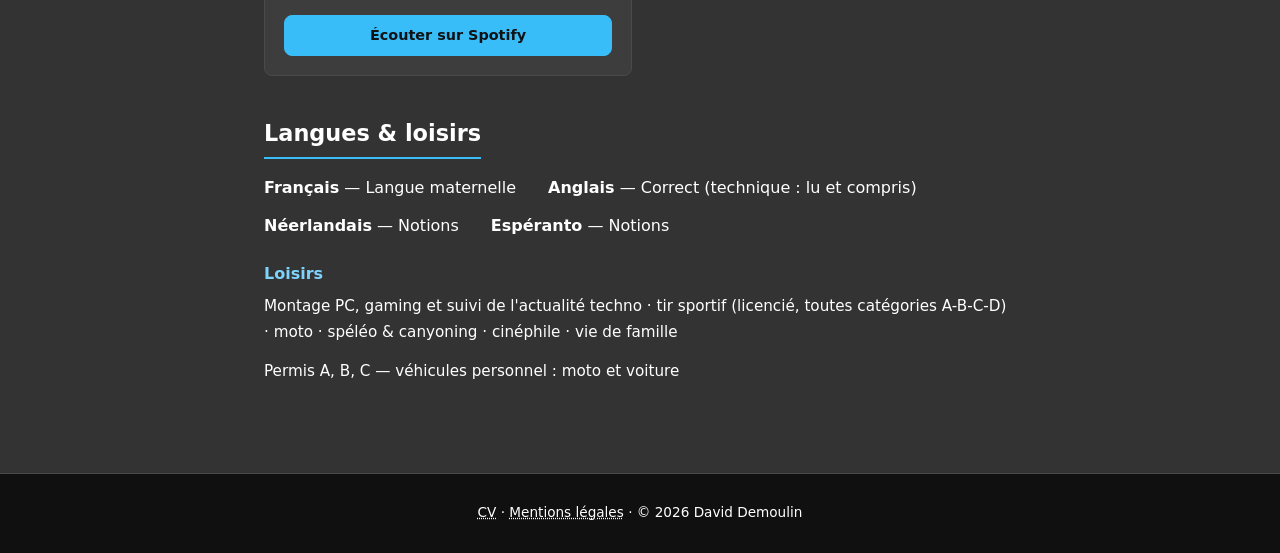
==== commit eddfc451: "SEO : sitemap, robots.txt, canonical, JSON-LD, hiérarchie H2, images WebP - sitemap.xml + robots.txt" ====
--- a/about.html
+++ b/about.html
@@ -8,14 +8,32 @@
     <meta property="og:title" content="À propos · edukisto — David Demoulin">
   <meta property="og:description" content="25 ans d'accompagnement, une reconversion IT certifiée, un livre et un album : le parcours de David Demoulin.">
   <meta property="og:image" content="https://edukisto.win/og-image.png">
-  <meta property="og:url" content="https://edukisto.win/">
+  <meta property="og:url" content="https://edukisto.win/about.html">
   <meta property="og:type" content="website">
   <meta property="og:locale" content="fr_BE">
   <meta name="twitter:card" content="summary_large_image">
+  <link rel="canonical" href="https://edukisto.win/about.html">
   <link rel="icon" type="image/png" sizes="32x32" href="favicon-32.png">
   <link rel="icon" type="image/png" sizes="16x16" href="favicon-16.png">
   <link rel="apple-touch-icon" href="apple-touch-icon.png">
   <link rel="stylesheet" href="css/style.css">
+  <script type="application/ld+json">
+  {
+    "@context": "https://schema.org",
+    "@type": "Person",
+    "@id": "https://edukisto.win/about.html#david",
+    "name": "David Demoulin",
+    "url": "https://edukisto.win/about.html",
+    "image": "https://edukisto.win/img/david.jpg",
+    "jobTitle": "Technicien IT & Réseaux — Développeur d'applications web",
+    "description": "Technicien IT en reconversion certifiée, 25 ans d'expérience de terrain en gestion d'urgence et accompagnement humain. Conçoit des applications web utiles et simples.",
+    "address": { "@type": "PostalAddress", "addressLocality": "Seneffe", "addressCountry": "BE" },
+    "knowsAbout": ["Support Helpdesk", "Maintenance hardware", "Réseaux TCP/IP", "Windows Server", "Active Directory", "GLPI", "Développement web", "Linux"],
+    "sameAs": [
+      "https://www.superprof.be/educateur-passionne-informatique-enseigne-bureautique-codage-base-outils-systemes.html"
+    ]
+  }
+  </script>
 </head>
 <body>
   <header>
--- a/css/style.css
+++ b/css/style.css
@@ -357,7 +357,7 @@
 .teach-card{ background:var(--surface); border:1px solid var(--border); border-radius:var(--radius); padding:1.2rem; transition: border-color .2s ease; }
 .teach-card:hover{ border-color:#38bdf8; }
 .teach-icon{ font-size:1.7rem; margin-bottom:.5rem; }
-.teach-card h3{ font-size:.98rem; margin-bottom:.5rem; color:#7dd3fc; display:flex; align-items:center; gap:8px; flex-wrap:wrap; }
+.teach-card :is(h2,h3){ font-size:.98rem; margin-bottom:.5rem; color:#7dd3fc; display:flex; align-items:center; gap:8px; flex-wrap:wrap; }
 .teach-card p{ color:var(--muted); font-size:.88rem; }
 .spec-tag{ font-size:.68rem; background:rgba(14,116,144,.25); color:#7dd3fc; padding:2px 8px; border-radius:999px; border:1px solid rgba(14,116,144,.5); font-weight:700; letter-spacing:.03em; }
 .teaching-practical{ margin-top:1.3rem; color:var(--muted); font-size:.9rem; }
@@ -429,7 +429,7 @@
 /* ===== Services ===== */
 .services-detail{ margin-top:1rem; }
 .services-zone{ margin-top:2rem; background:var(--surface); border:1px solid var(--border); border-radius:var(--radius); padding:1.5rem; }
-.services-zone h3{ color:#7dd3fc; font-size:1.05rem; margin-bottom:.8rem; }
+.services-zone :is(h2,h3){ color:#7dd3fc; font-size:1.05rem; margin-bottom:.8rem; }
 .services-zone p{ color:var(--text); font-size:.92rem; margin-bottom:.4rem; }
 
 
@@ -514,7 +514,7 @@
 
 /* ===== Tarifs ===== */
 .tarifs-block{ margin-top:2rem; background:var(--surface); border:1px solid var(--border); border-radius:var(--radius); padding:1.5rem; }
-.tarifs-block h3{ color:#7dd3fc; font-size:1.1rem; margin-bottom:1rem; }
+.tarifs-block :is(h2,h3){ color:#7dd3fc; font-size:1.1rem; margin-bottom:1rem; }
 .tarifs-table{ width:100%; border-collapse:collapse; }
 .tarifs-table td{ padding:.55rem 0; font-size:.95rem; border-bottom:1px solid var(--border); }
 .tarifs-table .prix{ text-align:right; font-weight:700; color:#38bdf8; }
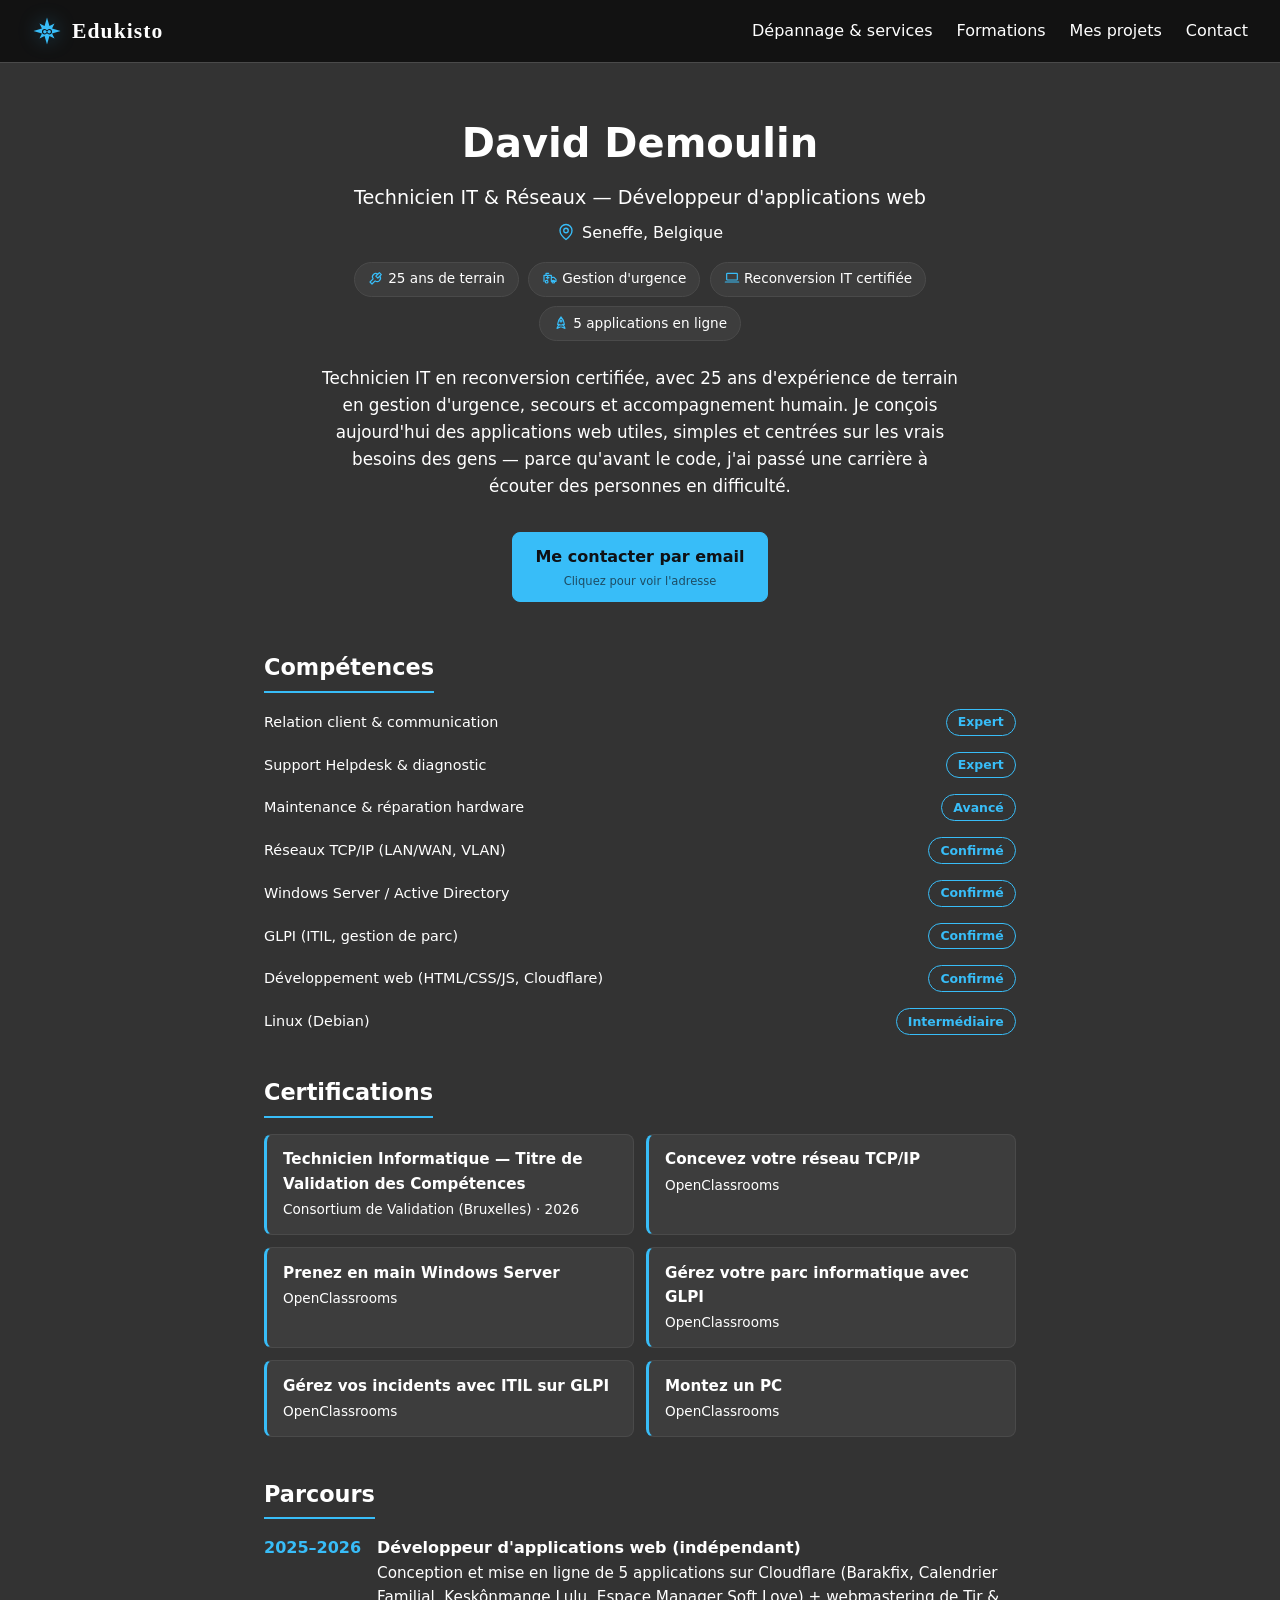
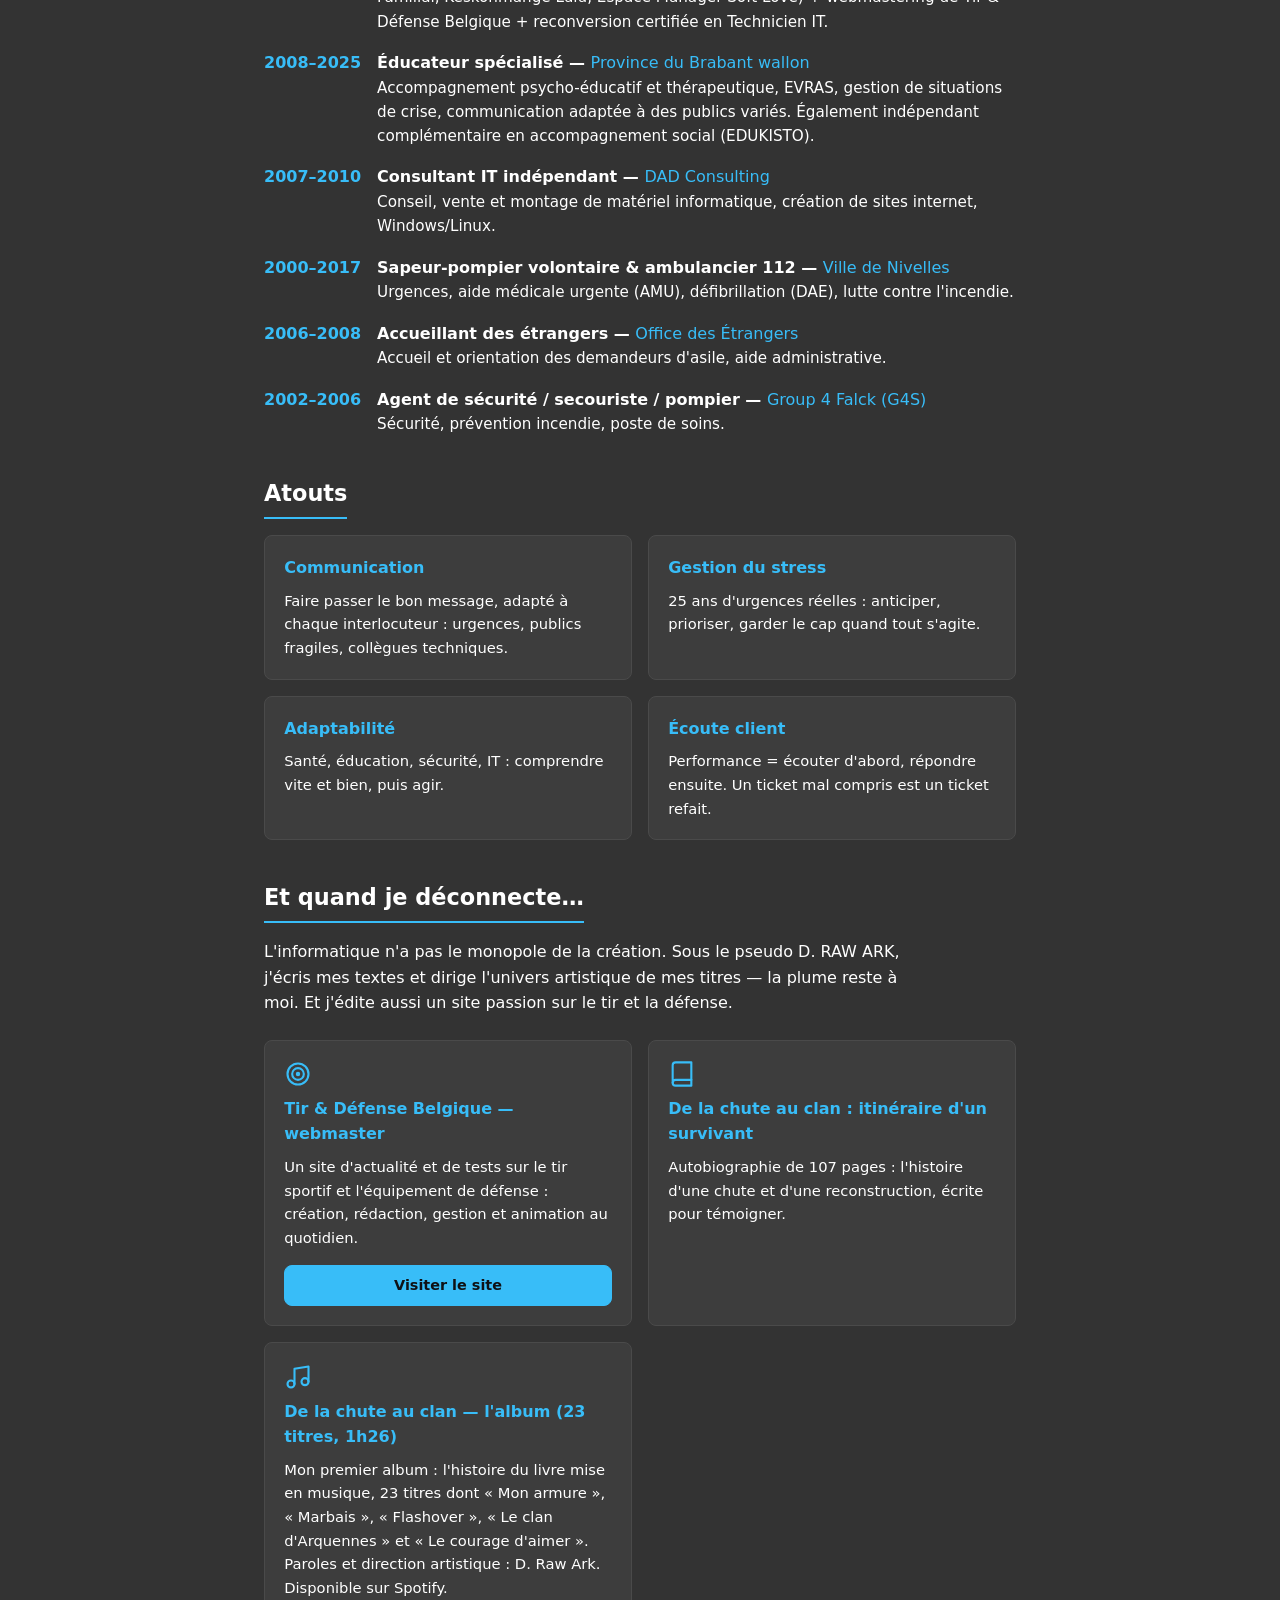
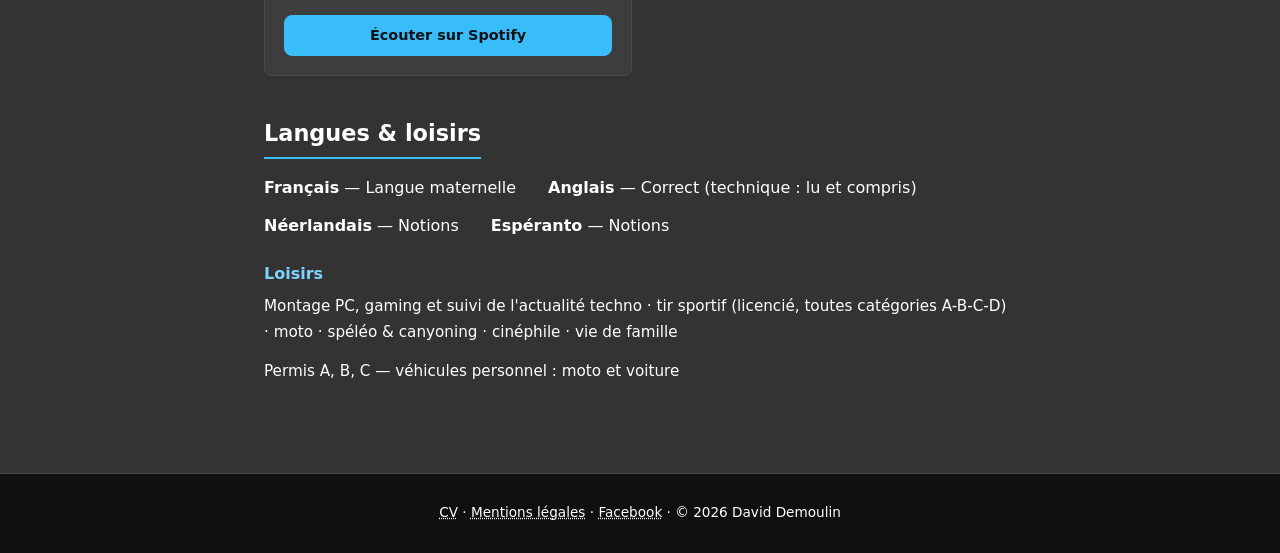
==== commit a70842c8: "Ajoute le lien Facebook (page Edukisto) : section Contact, footer de toutes les pages, sameAs JSON-L" ====
--- a/about.html
+++ b/about.html
@@ -30,6 +30,7 @@
     "address": { "@type": "PostalAddress", "addressLocality": "Seneffe", "addressCountry": "BE" },
     "knowsAbout": ["Support Helpdesk", "Maintenance hardware", "Réseaux TCP/IP", "Windows Server", "Active Directory", "GLPI", "Développement web", "Linux"],
     "sameAs": [
+      "https://www.facebook.com/Edukisto",
       "https://www.superprof.be/educateur-passionne-informatique-enseigne-bureautique-codage-base-outils-systemes.html"
     ]
   }
@@ -101,7 +102,7 @@
   </main>
 
   <footer>
-    <p><a href="about.html" style="color:inherit;text-decoration:underline dotted">CV</a> · <a href="mentions-legales.html" style="color:inherit;text-decoration:underline dotted">Mentions légales</a> · © <span id="year"></span> David Demoulin</p>
+    <p><a href="about.html" style="color:inherit;text-decoration:underline dotted">CV</a> · <a href="mentions-legales.html" style="color:inherit;text-decoration:underline dotted">Mentions légales</a> · <a href="https://www.facebook.com/Edukisto" style="color:inherit;text-decoration:underline dotted" target="_blank" rel="noopener">Facebook</a> · © <span id="year"></span> David Demoulin</p>
   </footer>
 
   <script src="js/data.js"></script>
--- a/css/style.css
+++ b/css/style.css
@@ -488,6 +488,7 @@
 .way-label{ font-weight:700; }
 .way-hint{ font-size:.72rem; opacity:.65; font-weight:400; }
 .reveal-phone .way-hint{ font-style:italic; }
+.revealed .way-hint{ font-size:.95rem; opacity:1; font-weight:700; font-style:normal; letter-spacing:.01em; }
 
 /* ===== Header: icône + Edukisto blanc, même ligne ===== */
 .brand-line{ display:flex; align-items:center; gap:10px; }
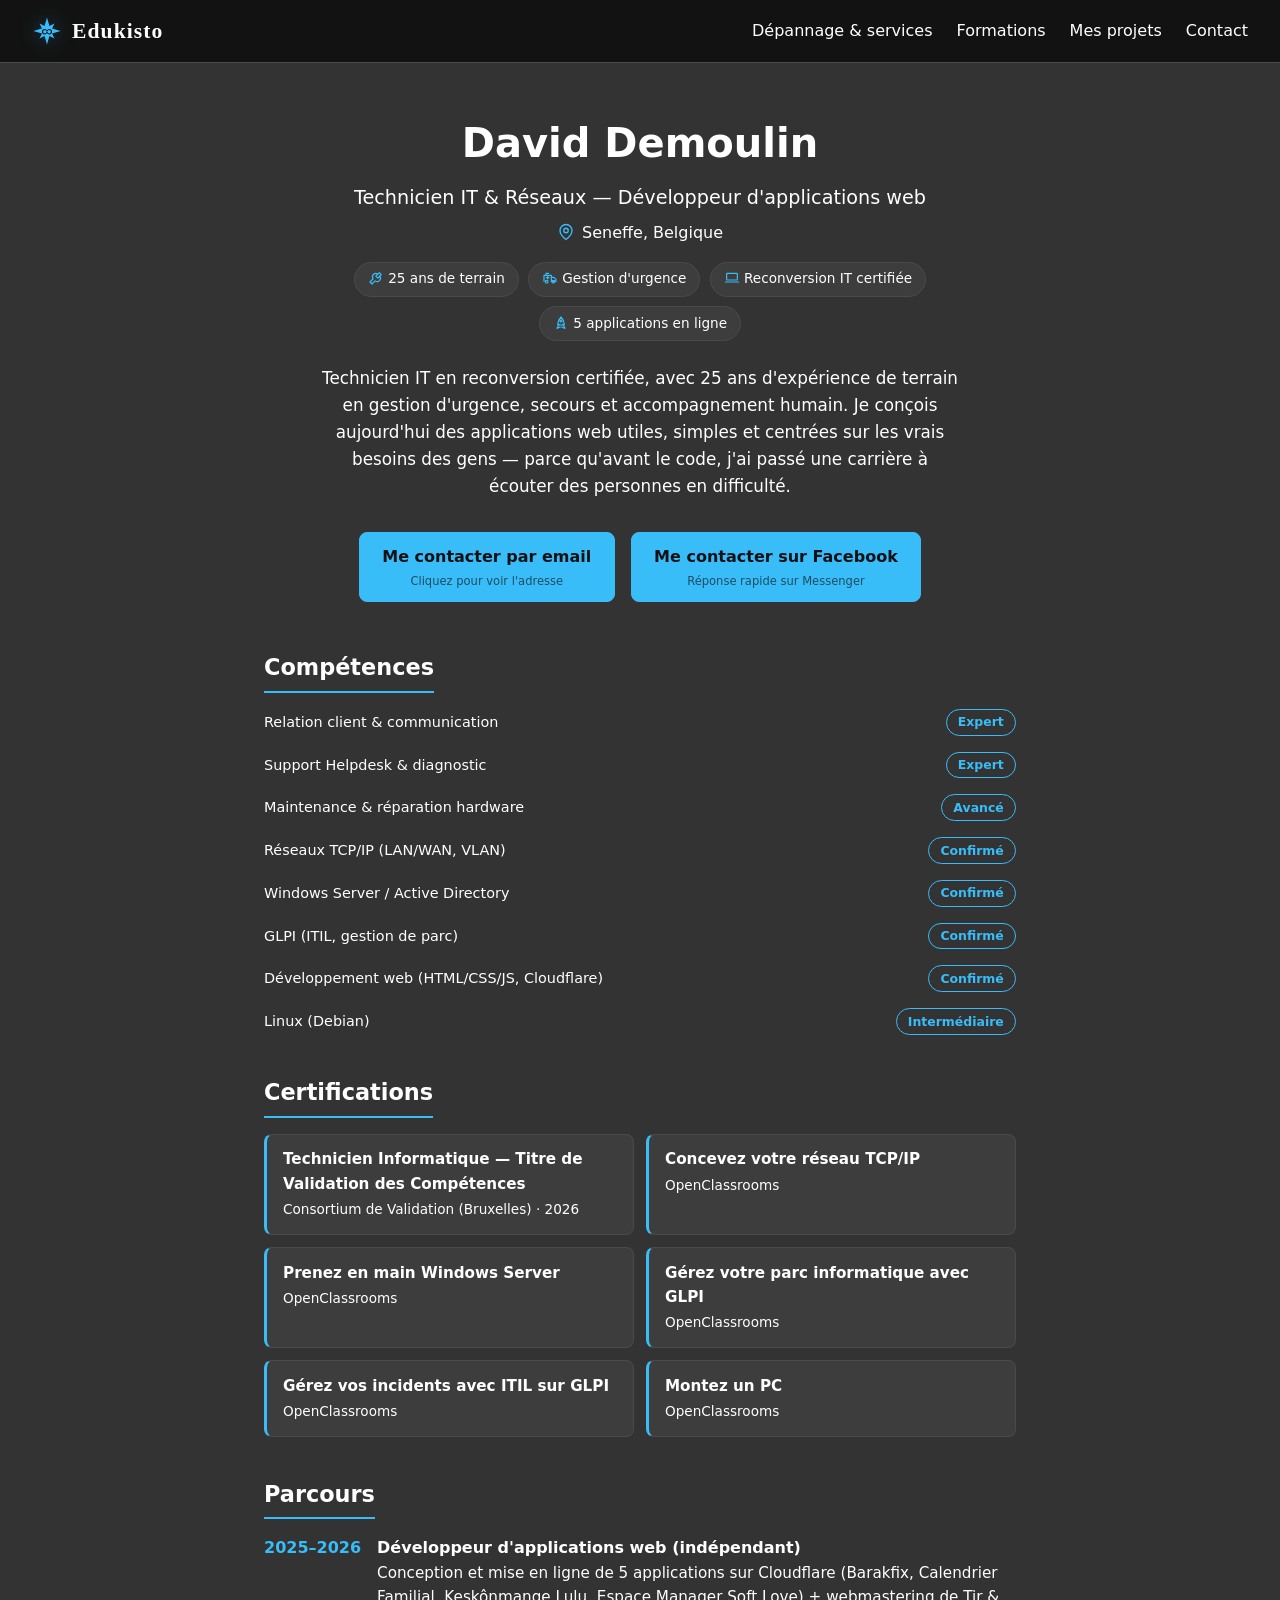
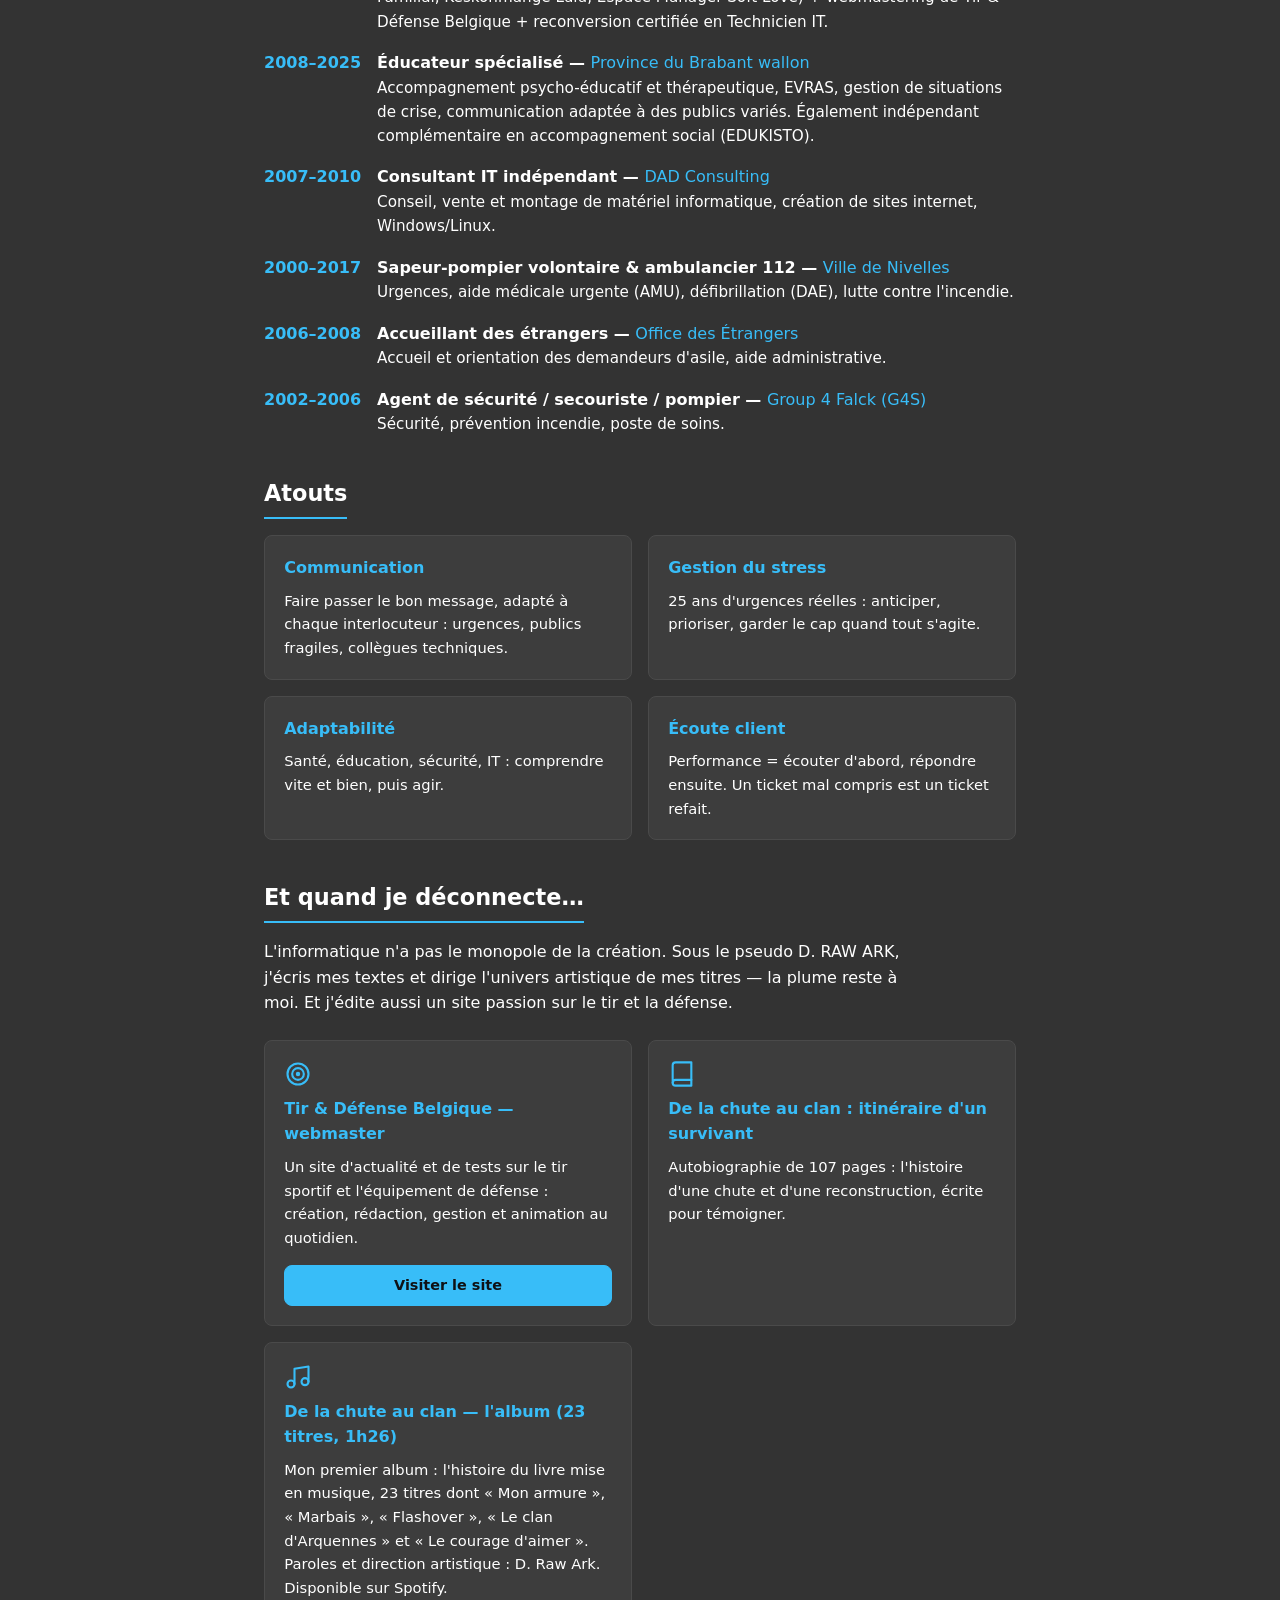
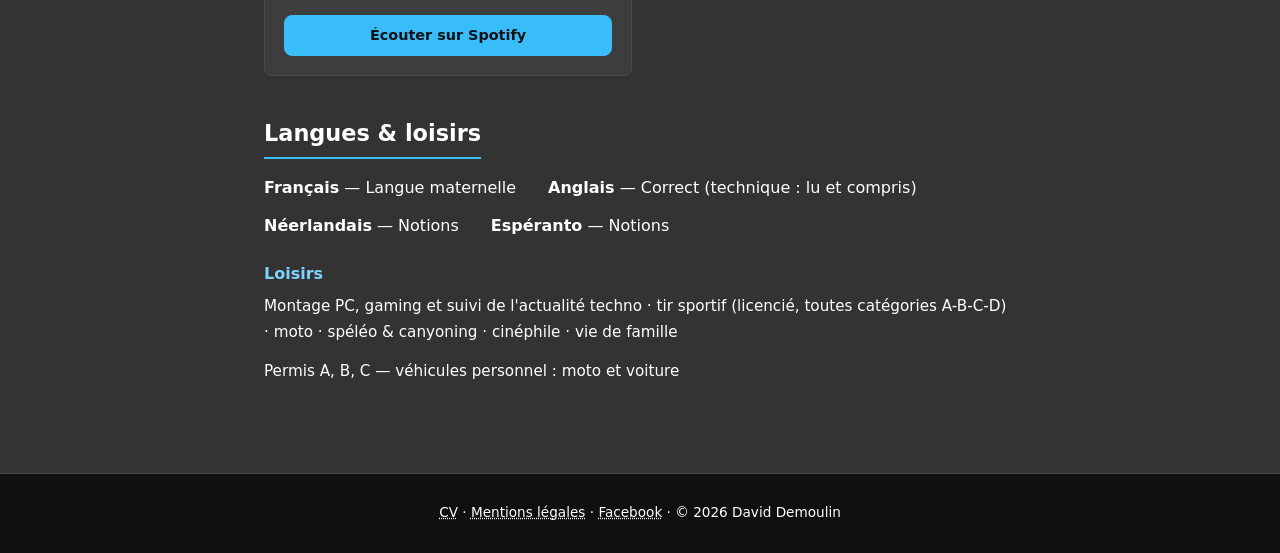
==== commit 46f40872: "Bouton 'Via Facebook' sur chaque zone contact (téléphone/email) - index : hero CTA + 3e bouton dans " ====
--- a/about.html
+++ b/about.html
@@ -60,6 +60,10 @@
         <a href="#" class="btn primary contact-way reveal-mail" data-m="ZGF2aWQuZGVtb3VsaW5AaWttYWlsLmNvbQ==" data-subject="Contact depuis le CV">
           <span class="way-label">Me contacter par email</span>
           <span class="way-hint">Cliquez pour voir l'adresse</span>
+        </a>
+        <a href="https://www.facebook.com/Edukisto" class="btn primary contact-way" target="_blank" rel="noopener">
+          <span class="way-label">Me contacter sur Facebook</span>
+          <span class="way-hint">Réponse rapide sur Messenger</span>
         </a>
       </div>
     </section>
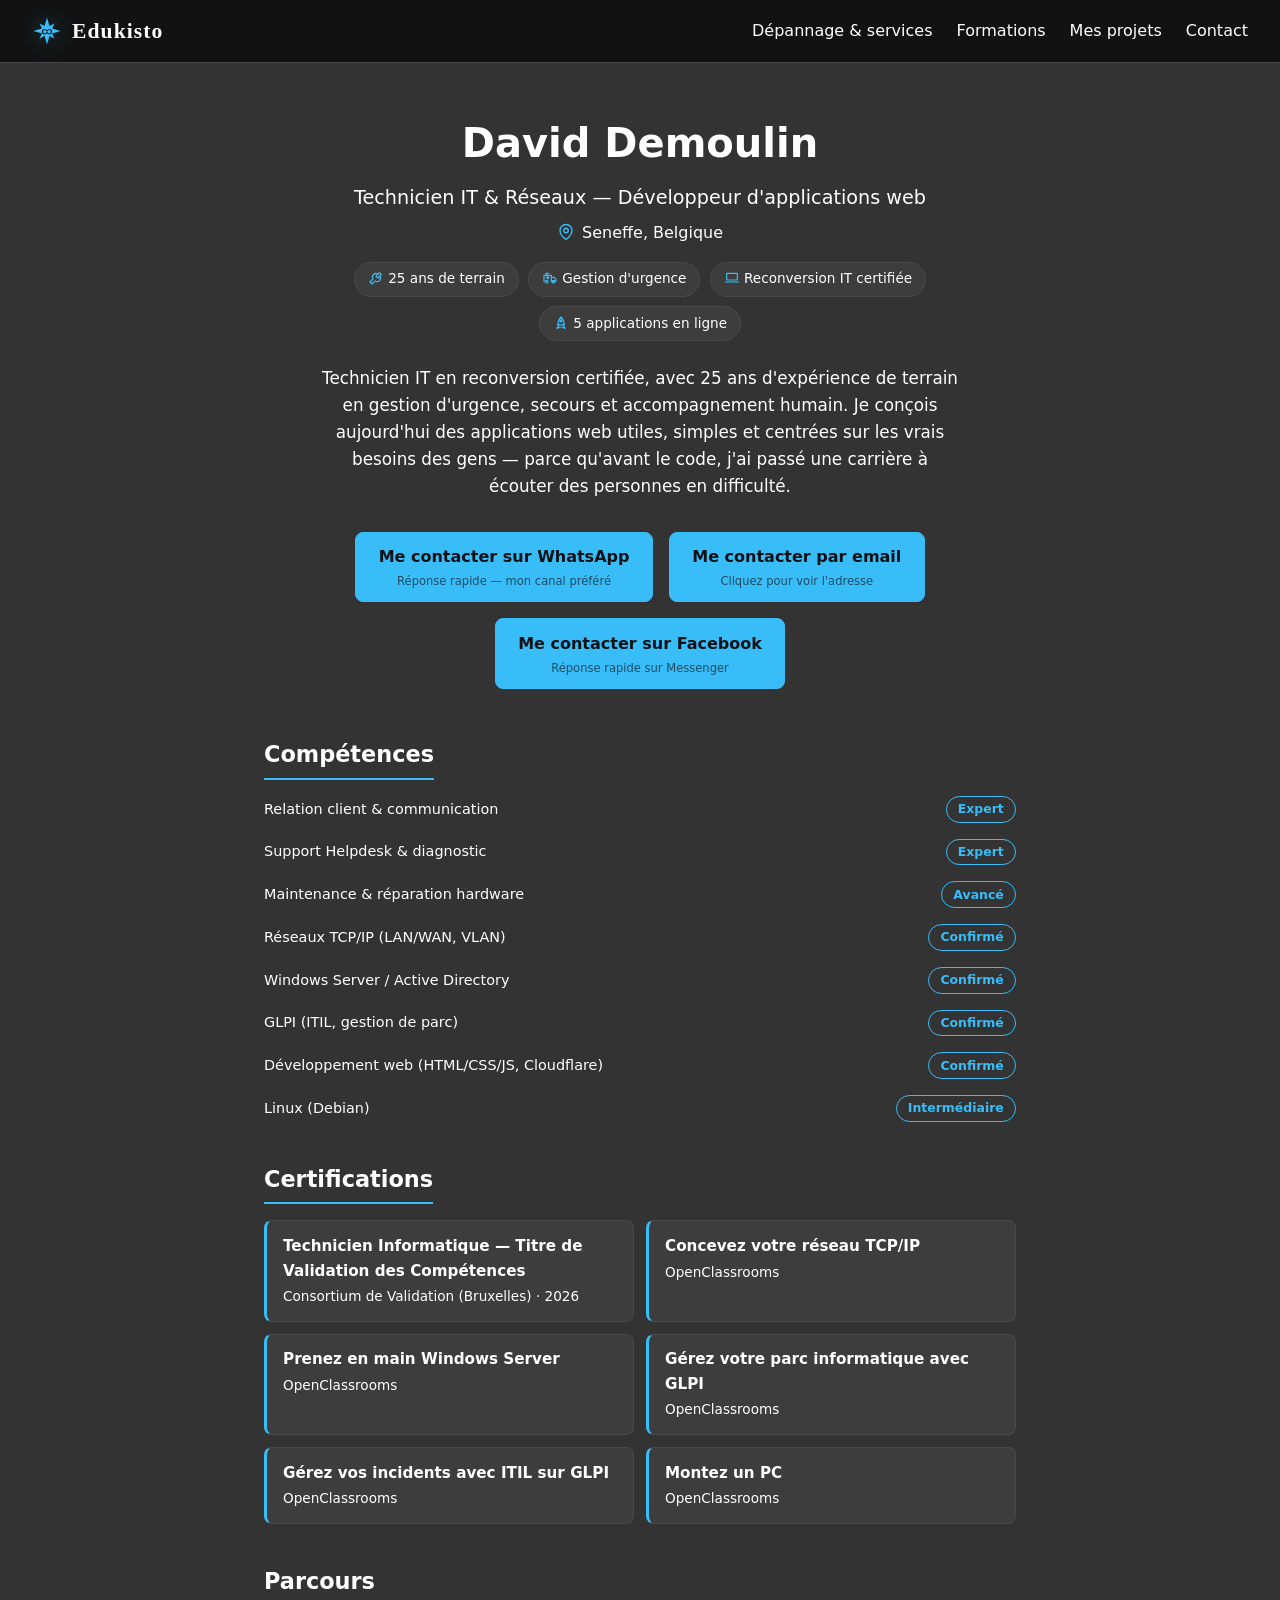
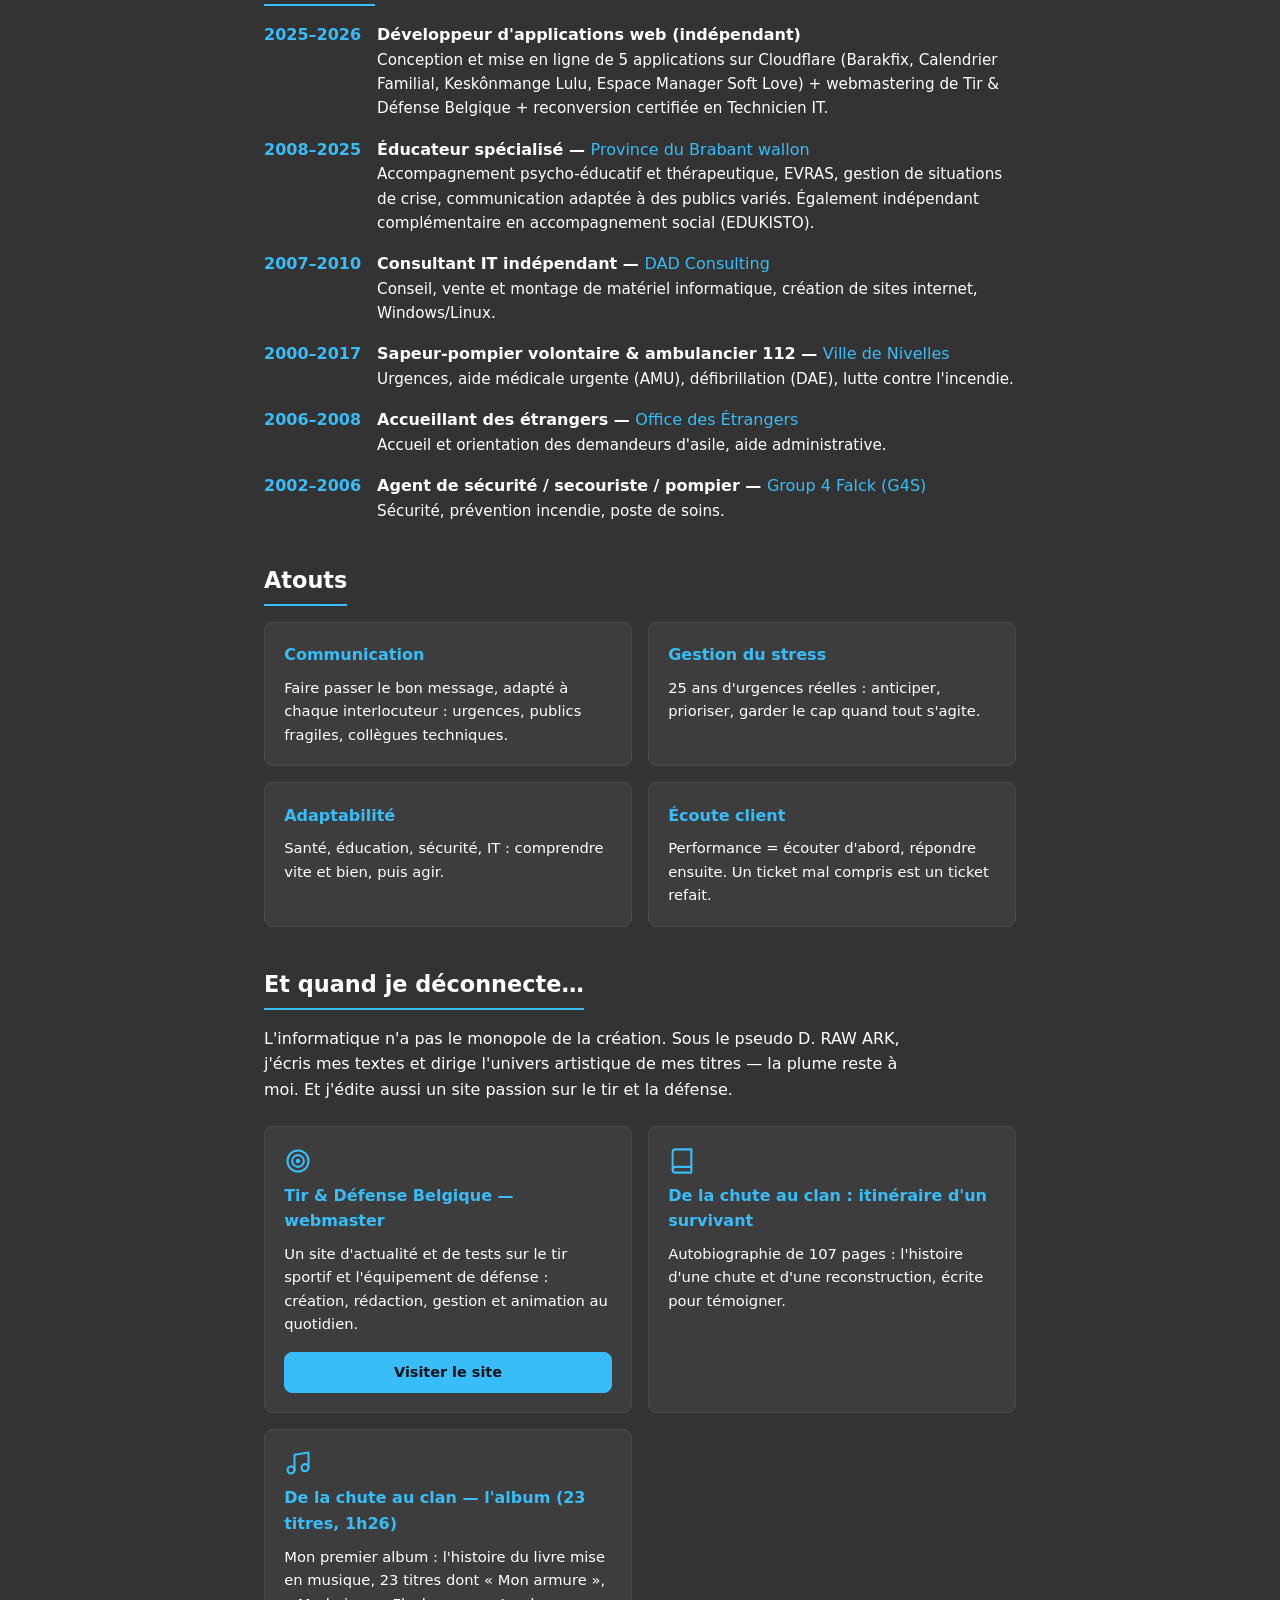
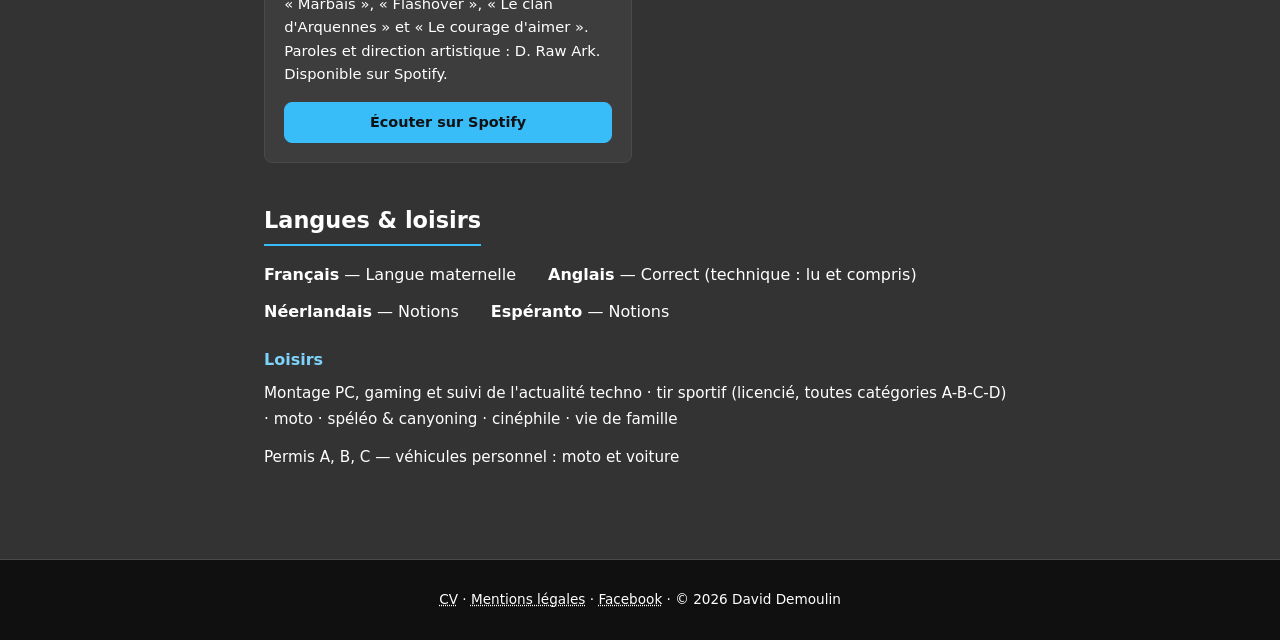
==== commit ff683cd4: "Contact : WhatsApp en canal privilégié (1er bouton partout) - Bouton 'Sur WhatsApp' + sous-texte 'Ré" ====
--- a/about.html
+++ b/about.html
@@ -57,6 +57,10 @@
       <div class="badges" id="cvBadges"></div>
       <p class="cv-summary" id="cvSummary"></p>
       <div class="cv-actions">
+        <a href="#" class="btn primary contact-way reveal-wa" data-w="aHR0cHM6Ly93YS5tZS8zMjQ4NjIwNjA4MQ==">
+          <span class="way-label">Me contacter sur WhatsApp</span>
+          <span class="way-hint">Réponse rapide — mon canal préféré</span>
+        </a>
         <a href="#" class="btn primary contact-way reveal-mail" data-m="ZGF2aWQuZGVtb3VsaW5AaWttYWlsLmNvbQ==" data-subject="Contact depuis le CV">
           <span class="way-label">Me contacter par email</span>
           <span class="way-hint">Cliquez pour voir l'adresse</span>
@@ -113,7 +117,7 @@
   <script src="js/cv.js"></script>
   <script>
     // Révélation email/téléphone (anti-spam)
-    document.querySelectorAll(".reveal-mail, .reveal-phone").forEach((el) => {
+    document.querySelectorAll(".reveal-mail, .reveal-phone, .reveal-wa").forEach((el) => {
       el.addEventListener("click", (e) => {
         if (el.classList.contains("revealed")) return;
         e.preventDefault();
@@ -124,6 +128,10 @@
             el.href = "mailto:" + mail + subject;
             const hint = el.querySelector(".way-hint");
             if (hint) hint.textContent = mail;
+          } else if (el.dataset.w) {
+            el.href = atob(el.dataset.w);
+            const hint = el.querySelector(".way-hint");
+            if (hint) hint.textContent = "WhatsApp ouvert — écrivez-moi !";
           } else if (el.dataset.n) {
             const num = atob(el.dataset.n);
             const hint = el.querySelector(".way-hint");
